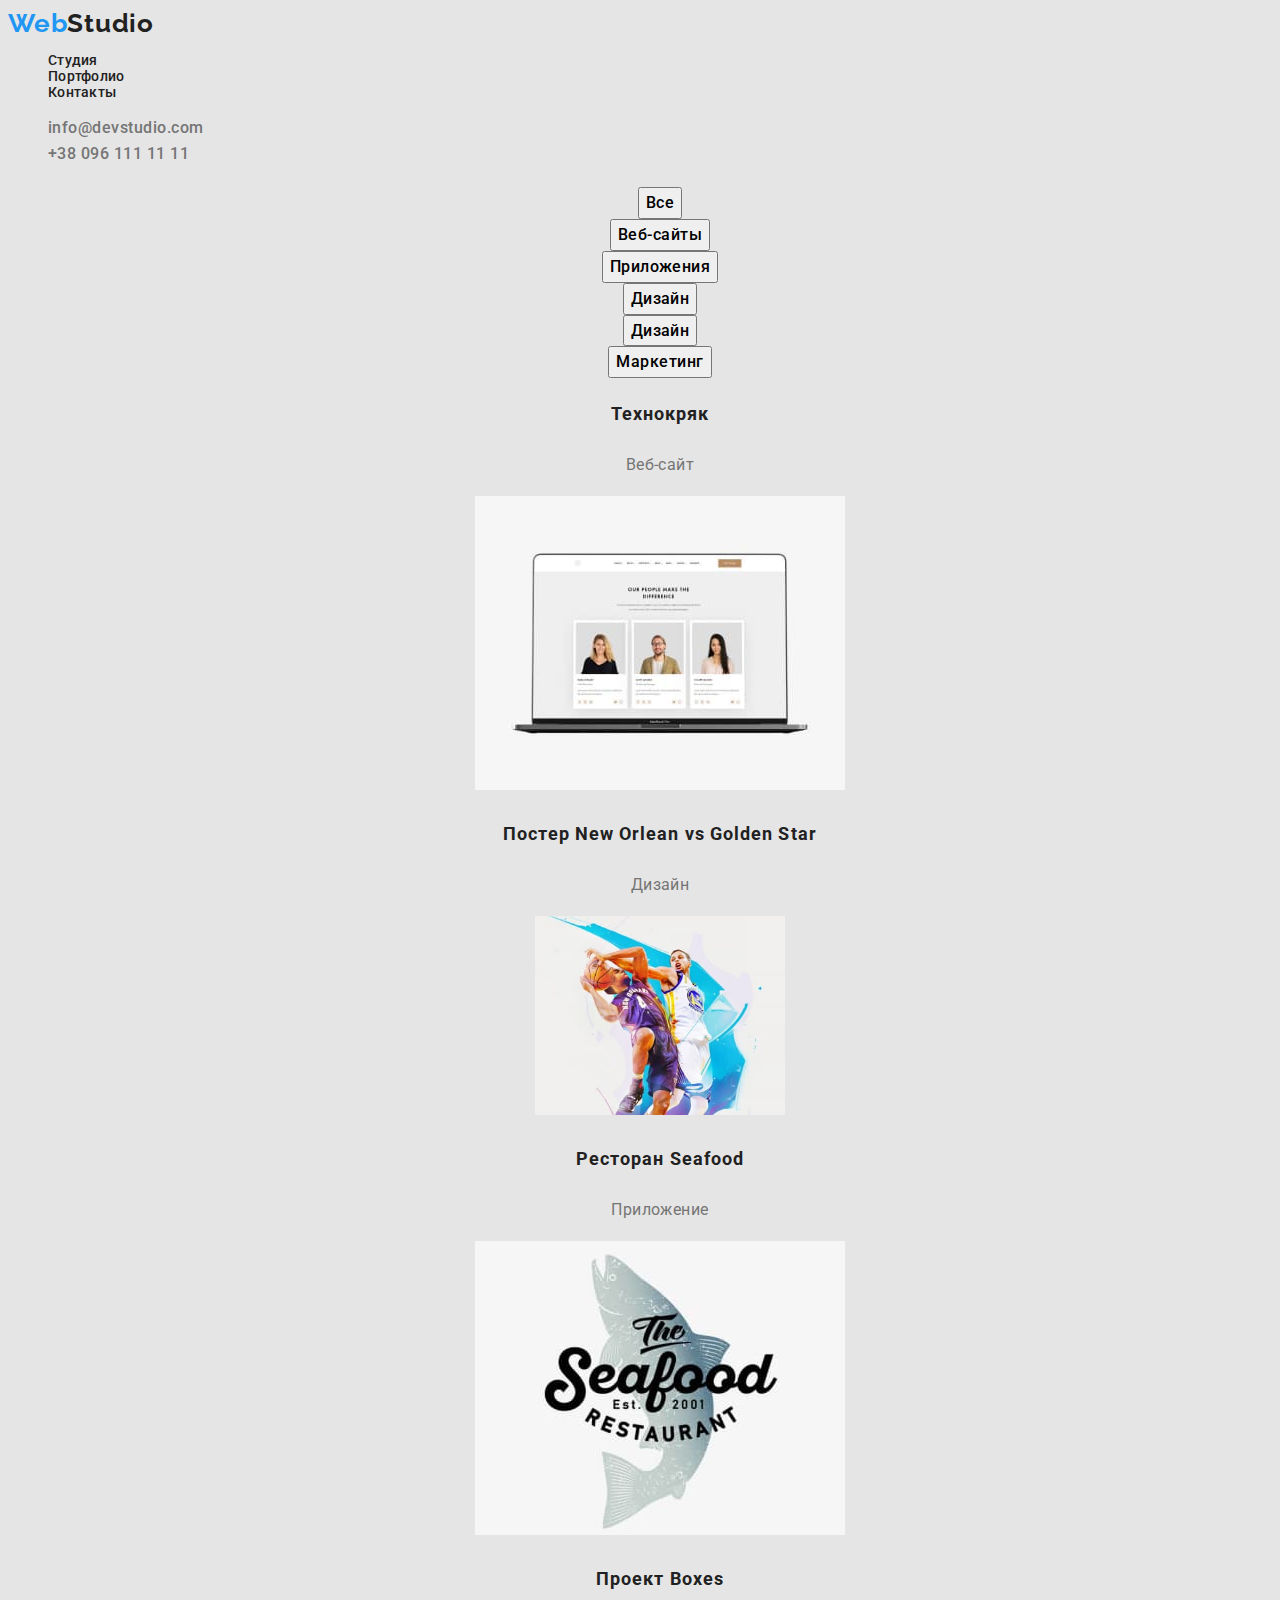
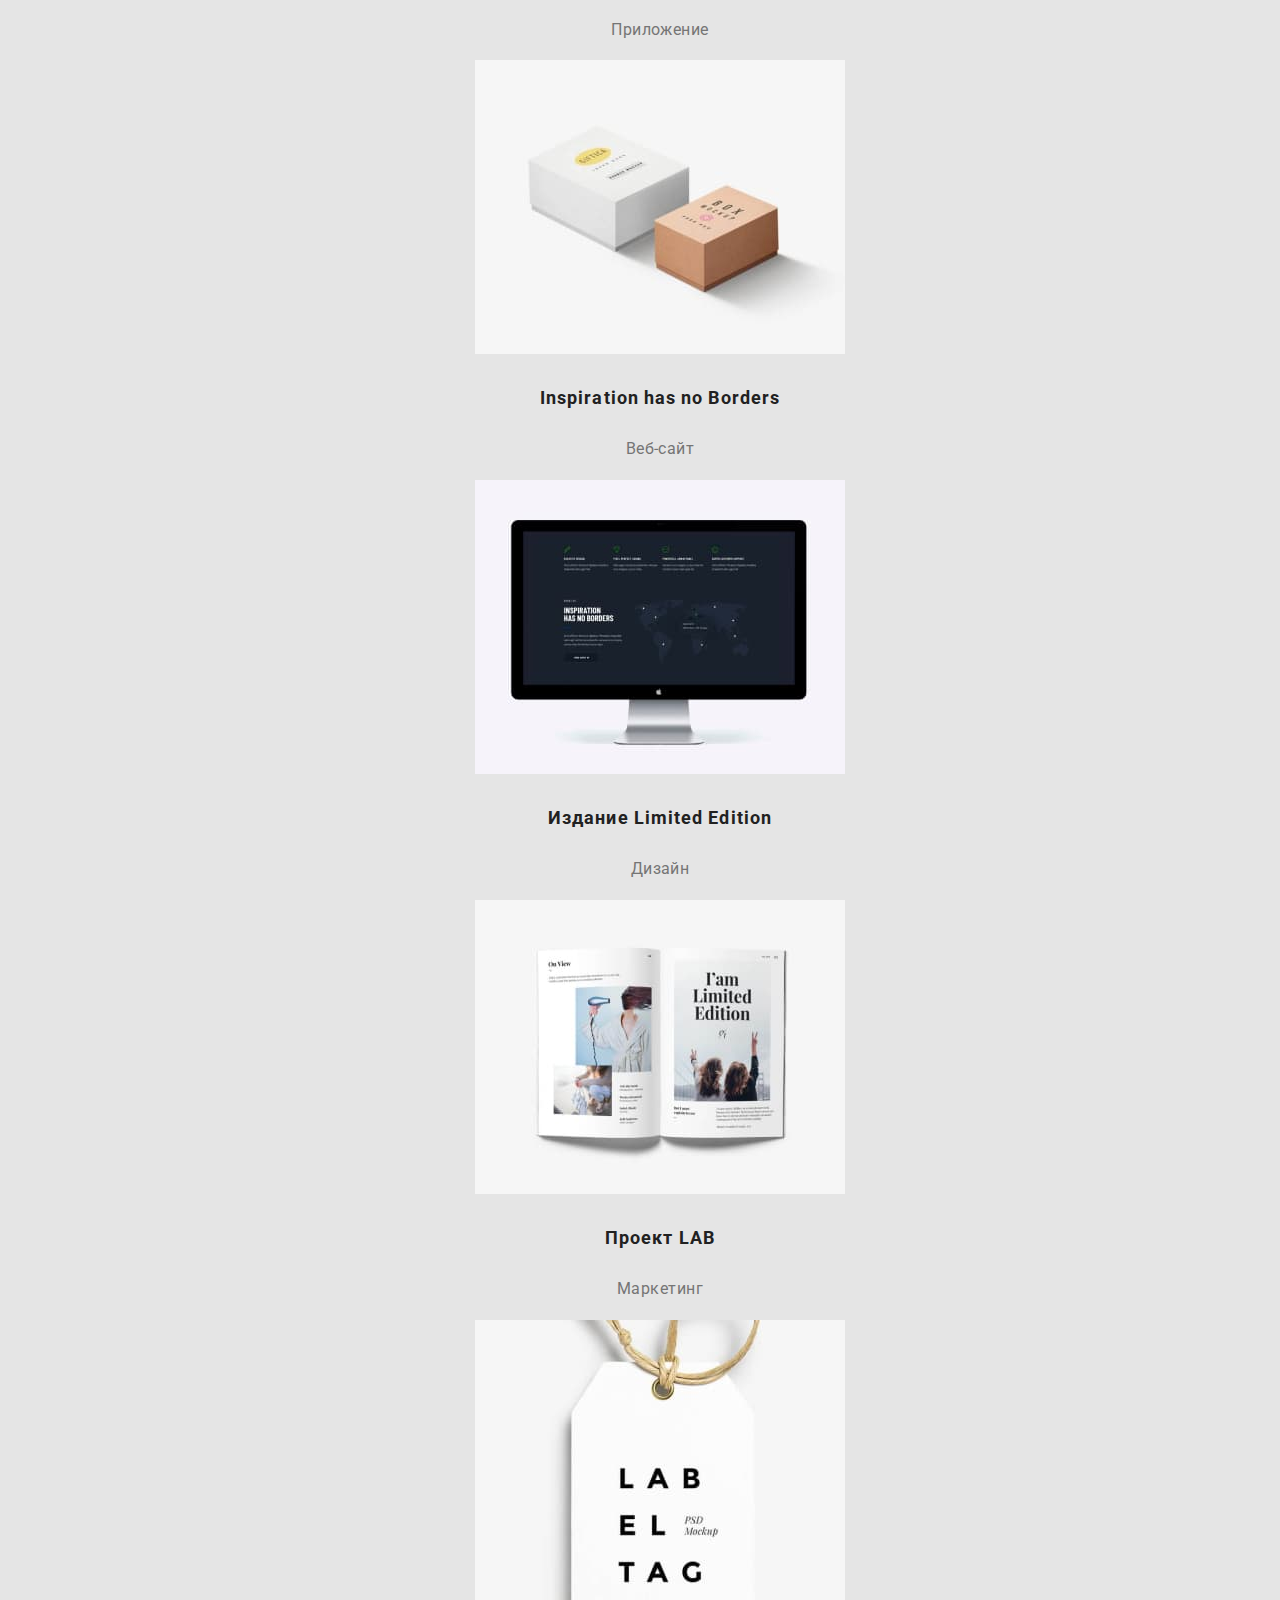
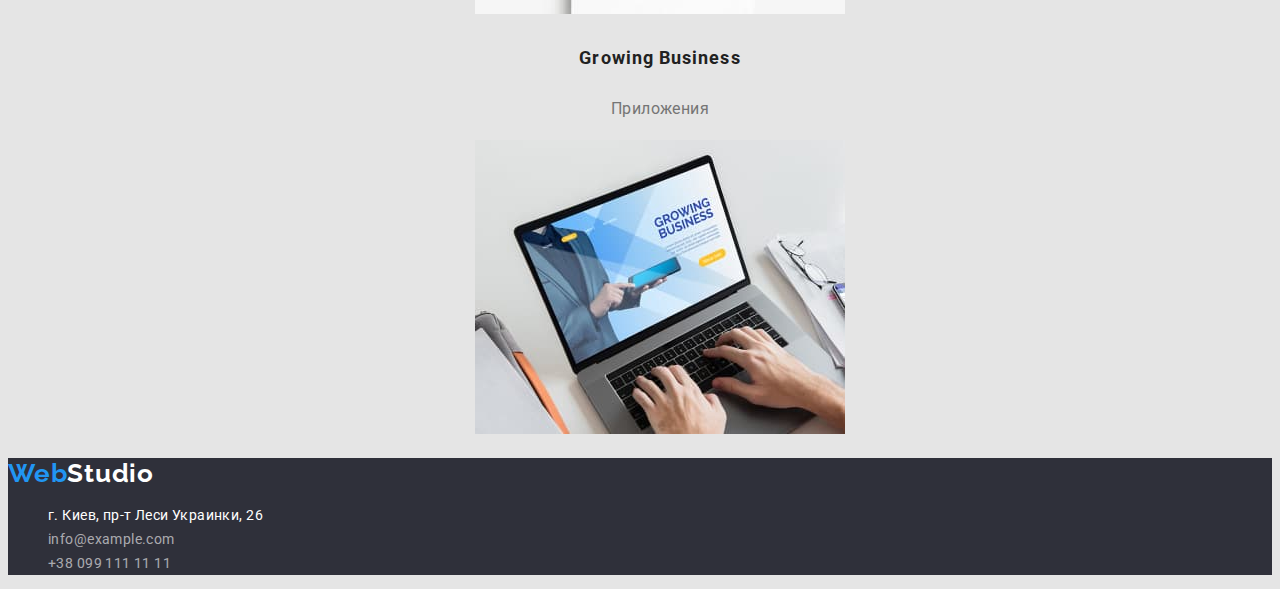
==== portfolio.html @ 81b3b481 "добавление пред. файлов" ====
<!DOCTYPE html>
<html lang="ru">

<head>
    <meta charset="UTF-8">
    <meta http-equiv="X-UA-Compatible" content="IE=edge">
    <meta name="viewport" content="width=device-width, initial-scale=1.0">
    
    <title>Portfolio</title>
    <link rel="preconnect" href="https://fonts.gstatic.com">
    <link href="css/styles.css" type="text/css" rel="stylesheet">
    <link href="https://fonts.googleapis.com/css2?family=Raleway:wght@700&family=Roboto:wght@400;500;700;900&display=swap"
        rel="stylesheet">
</head>
<body>
    <header class="page-header">
        <div class="container">
        <a class="logo" href="./index.html">Web<span class="studio-black">Studio</span></a>
        <nav>
            <ul class="site-nav list">

                <li><a class="link" href="/index.html">Студия</a></li>
                <li><a class="link" href="./portfolio.html">Портфолио</a></li>
                <li><a class="link" href="">Контакты</a></li>
            </ul>
        </nav>
        <ul class="auth-nav list">
            <li><a class="link" href="mailto:info@devstudio.com">info@devstudio.com</a></li>
            <li><a class="link" href="tel:+380961111111">+38 096 111 11 11</a></li>
        </ul>
        </div>
    </header>

        <section class="section-button"><h2></h2>
            <div class="container">
                <ul class="button-line">
            <li><button class="link" type="button">Все</button></li>
            <li><button class="link" type="button">Веб-сайты</button></li>
            <li><button class="link" type="button">Приложения</button></li>
            <li><button class="link" type="button">Дизайн</button></li>
            <li><button class="link" type="button">Дизайн</button></li>
            <li><button class="link" type="button">Маркетинг</button></li>
            </ul>
            
            <ul class="project-works list">
                <li><h3>Технокряк</h3><p>Веб-сайт</p><img src="./images/img(9)21.jpg" alt="web" width="370"/></li>
                <li><h3>Постер New Orlean vs Golden Star</h3><p>Дизайн</p><img src="./images/img(1)(1)2.jpg" alt="design" width="250"/></li>
                <li><h3>Ресторан Seafood</h3><p>Приложение</p><img src="./images/img(2)(1)22.jpg" alt="apps" width="370"/></li>
                <li><h3>Проект Boxes</h3><p>Приложение</p><img src="./images/img(4)(1)2.jpg" alt="apps" width="370"/></li>
                <li><h3>Inspiration has no Borders</h3><p>Веб-сайт</p><img src="./images/img(5)(1)2.jpg" width="370" alt="web"/></li>
                <li><h3>Издание Limited Edition</h3><p>Дизайн</p><img src="./images/img(6)(1)2.jpg" width="370" alt="design"/></li>
                <li><h3>Проект LAB</h3><p>Маркетинг</p><img src="./images/img(7)(1)2.jpg" width="370" alt="marketing"/></li>
                <li><h3>Growing Business</h3><p>Приложения</p><img src="./images/img(8)(1).jpg" alt="apps" width="370"/></li>
                
            </ul>
            </div>

        </section>

    
    <footer class="address">
        <div class="container">
    
    
        <a href="./index.html" class="logo">Web<span class="studio-white">Studio</span></a>
        <address>
            <ul class="footer-list list">
    
                <li class="street-house">г. Киев, пр-т Леси Украинки, 26</li>
                <li><a class="email-address" href="mailto:info@example.com">info@example.com</a></li>
                <li><a class="tel-address" href="tel:+380991111111">+38 099 111 11 11</a></li>
            </ul>
    
    
        </address>
        </div>
    </footer>
    </body>

</html>
---- css/styles.css ----
:root {
  --primery-color:#212121;
  --title-color:#757575;
  --accent-color:#2196F3;
}
body {
  font-family: -apple-system, BlinkMacSystemFont, "Segoe UI", Roboto, Oxygen,
    Ubuntu, Cantarell, "Open Sans", "Helvetica Neue", sans-serif;
  color: var(--primery-color);
  background: #e5e5e5;
  text-decoration: none;
}

.list {
  list-style: none;
}
/* top header */

.logo {
cursor: default;
font-family: Raleway;
font-style: normal;
font-weight: bold;
font-size: 26px;
line-height: 1.2em;
text-decoration: none;
letter-spacing: 0.03em;
color: var(--accent-color); 
}
.studio-black {
  color:var(--primery-color);
}
/* front header */
.link {text-decoration: none;
  cursor: default;
}

.page-header {

  font-family: Roboto;
font-style: normal;
font-weight: 500;
font-size: 14px;
line-height: 1.14em;
letter-spacing: 0.02em;
text-decoration: none;
  }

.page-hero {
    background: #2f303a;
    color: #ffffff;
    font-family: Roboto;
    font-style: normal;
    font-weight: 900;
    font-size: 44px;
    line-height: 1.36em;
    text-align: center;
    letter-spacing: 0.06em;
    text-transform: uppercase;
  }

  .hero-title { 
    font-family: Roboto;
font-style: normal;
font-weight: 900;
font-size: 44px;
line-height: 1.36em;
text-align: center;
letter-spacing: 0.06em;
text-transform: uppercase;

  }

  .auth-nav.link {
    font-family: Roboto;
font-style: normal;
font-weight: 500;
font-size: 14px;
line-height: 1.14em;
letter-spacing: 0.02em;
  }
  .page-hero button {
font-family: Roboto;
font-style: normal;
font-weight: bold;
font-size: 16px;
line-height: 1.87em;
display: flex;
align-items: center;
text-align: center;
letter-spacing: 0.06em;


}

/* body */
/* optimization details work */
.feautures-list > h3 {
  font-family: Roboto;
font-style: normal;
font-weight: bold;
font-size: 14px;
line-height: 1.14em;
letter-spacing: 0.03em;
text-transform: uppercase;
}

.features-list p {
  color: var(--title-color);
  font-family: Roboto;
font-style: normal;
font-weight: normal;
font-size: 14px;
line-height: 1.7em;
letter-spacing: 0.03em;
}

.feature-title {
  font-family: Roboto;
font-style: normal;
font-weight: bold;
font-size: 14px;
line-height: 1.14em;
letter-spacing: 0.03em;
text-transform: uppercase;


}
.section.doing-work {
  background: #F5F4FA;
}
.doing-work {
  font-family: Roboto;
font-style: normal;
font-weight: bold;
font-size: 36px;
line-height: 1.16em;
text-align: center;
letter-spacing: 0.03em;
}
.works-names {
  font-family: Roboto;
font-style: normal;
font-weight: 500;
font-size: 16px;
line-height: 1.18em;
text-align: center;
letter-spacing: 0.03em
}
.features p {
font-family: Roboto;
font-style: normal;
font-weight: normal;
font-size: 16px;
line-height: 1.18em;
text-align: center;
letter-spacing: 0.03em;
color: var(--title-color);
}
  

.site-nav .link {
font-family: Roboto;
font-style: normal;
font-weight: 500;
font-size: 14px;
line-height: 1.14em;
letter-spacing: 0.02em;
color: var(--primery-color);
} 

.site-nav .link:hover,
.site-nav .link:focus,
.auth-nav .link:hover,
.auth-nav .link:focus {
   color:var(--accent-color);
}
.auth-nav .link {
  color: var(--title-color);
}.feautures-list p {
  color: var(--title-color);
}
}
  

  /* colors section */

  .section {
    color: var(--primery-color);
  }
  .section-button.link {
    color: var(--primery-color);
  }
  .section-button.link:hover,
  .section-button.link:focus {
    color: var(--accent-color);
  }
  
.section-button button:active {
  color: white;
}
.section-button p {
  color:var(--title-color);
}
/* footer */

.address {
  background: #2F303A;
 font-family: Roboto;
font-style: normal;
font-weight: normal;
font-size: 14px;
line-height: 1.71em;
letter-spacing: 0.03em;

}
 
.email-address {
 font-family: Roboto;
font-style: normal;
font-weight: normal;
font-size: 14px;
line-height: 1.71em;
letter-spacing: 0.03em;
color: rgba(255, 255, 255, 0.6);
}

.tel-address {
font-family: Roboto;
font-style: normal;
font-weight: normal;
font-size: 14px;
line-height: 1.71em;
letter-spacing: 0.03em;
color: rgba(255, 255, 255, 0.6);
}



.street-house {
  font-family: Roboto;
font-style: normal;
font-weight: normal;
font-size: 14px;
line-height: 1.71em;
color: #FFFFFF;
letter-spacing: 0.03em;
}

/* button */
 section > button {
    cursor: pointer;
  }
  .style-button {
    color: white;
    background: var(--accent-color);
  }

/* sectioin porfolio */
.button-line{
  list-style: none;
}

.section-button{
  font-family: Roboto;
font-style: normal;
font-weight: 500;
font-size: 16px;
line-height: 1.62em;
text-align: center;
letter-spacing: 0.03em;
color: var(--primery-color);
}
 .link {
  font-family: Roboto;
font-style: normal;
font-weight: 500;
font-size: 16px;
line-height: 1.62em;
text-align: center;
letter-spacing: 0.03em;
}

.project-works h3 {
  font-family: Roboto;
font-style: normal;
font-weight: bold;
font-size: 18px;
line-height: 2em;
letter-spacing: 0.06em;
}
 
.project-works p {
  font-family: Roboto;
font-style: normal;
font-weight: normal;
font-size: 16px;
line-height: 1.87em;
letter-spacing: 0.03em;
}
/* logo white */
.studio-white {color:white;}
.email-address,.tel-address {text-decoration: none;
cursor: default;}

.address {

}

.project-works {
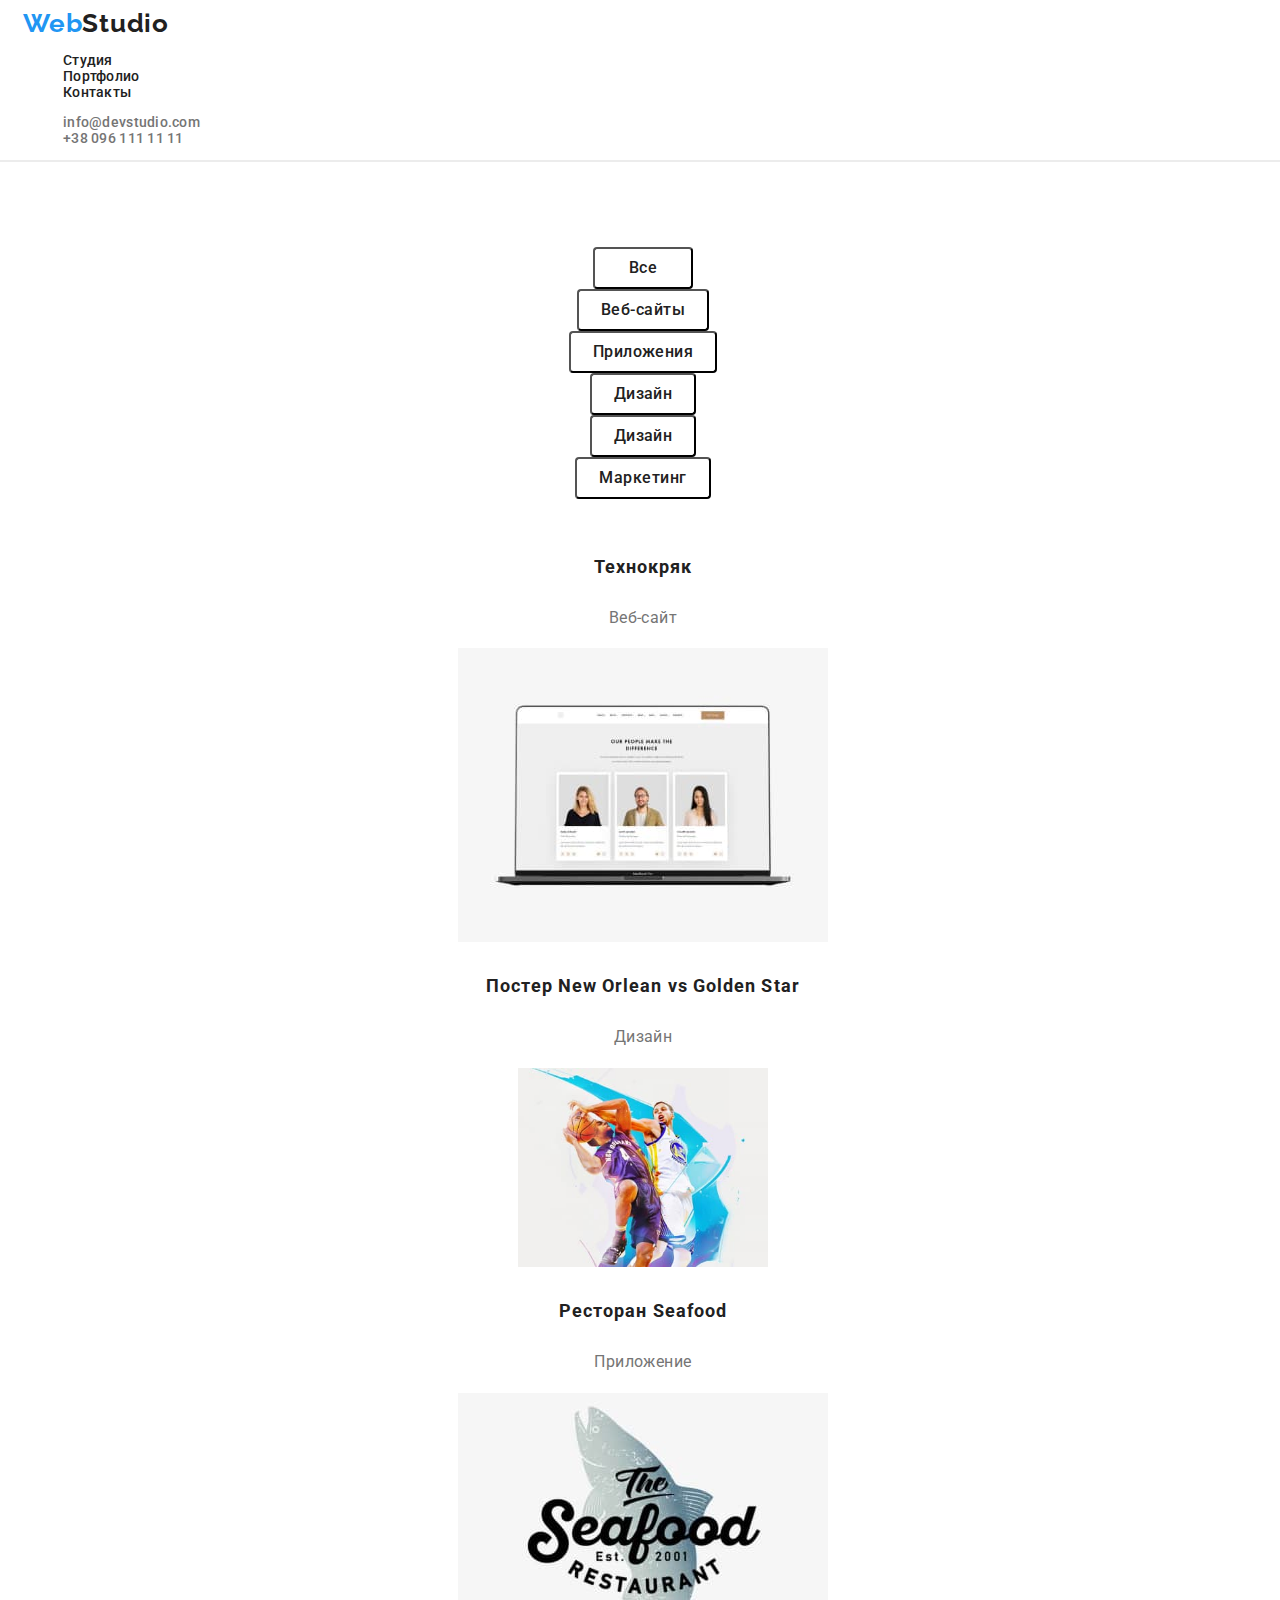
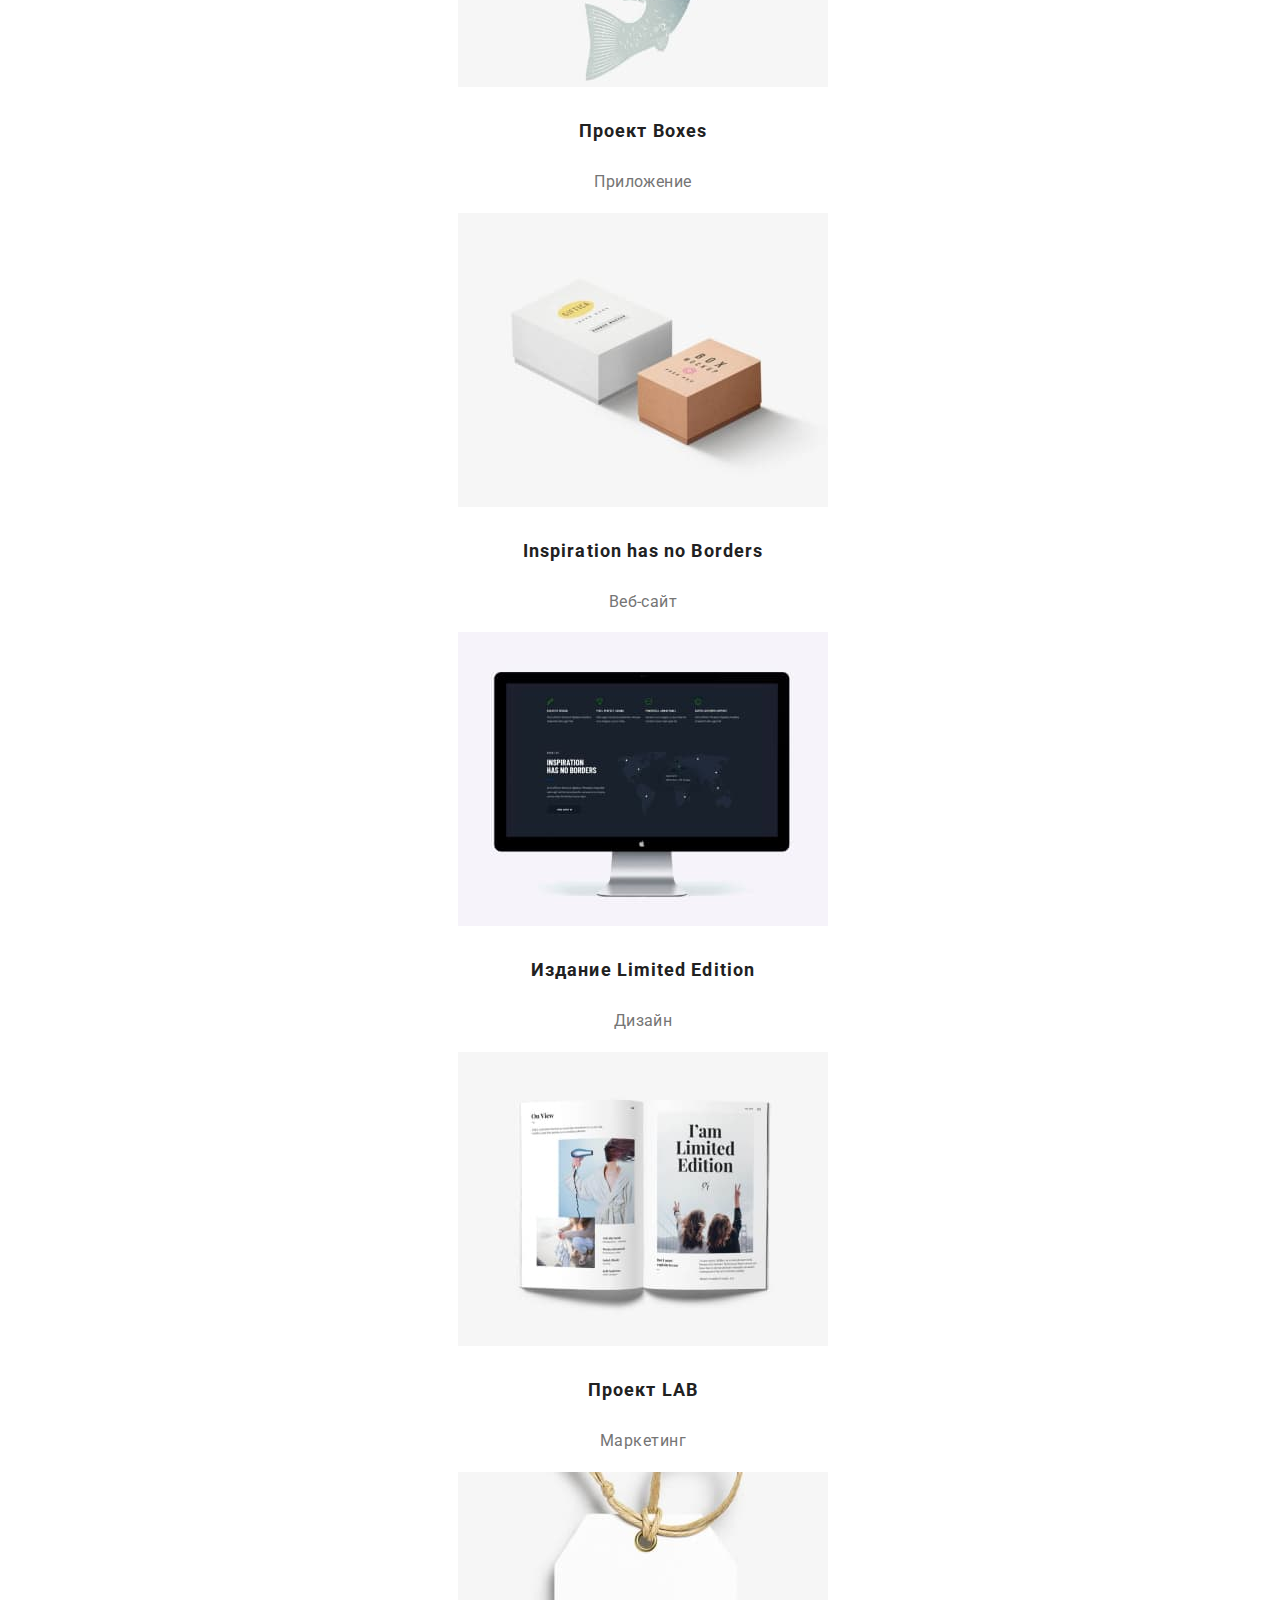
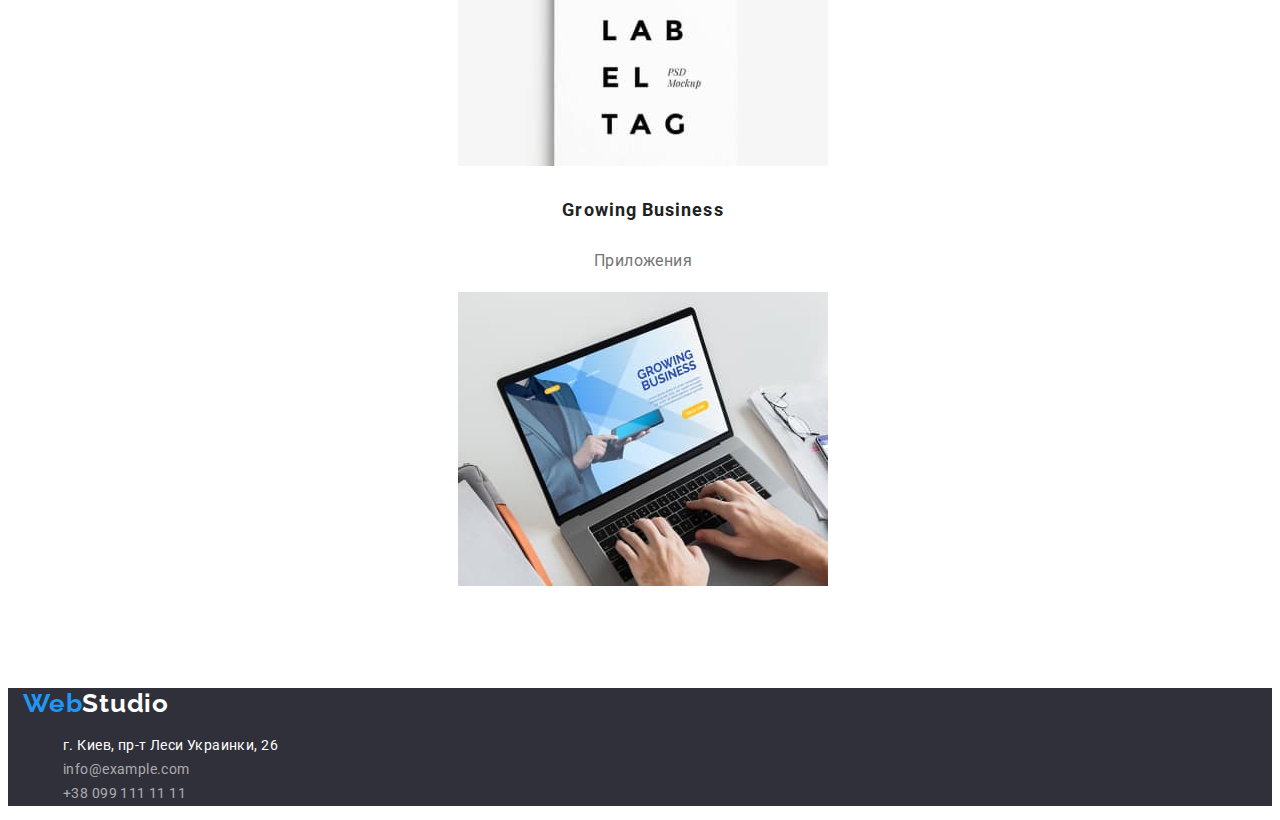
==== commit 7fe9add3: "add margin/border?" ====
--- a/portfolio.html
+++ b/portfolio.html
@@ -19,17 +19,18 @@
         <nav>
             <ul class="site-nav list">
 
-                <li><a class="link" href="/index.html">Студия</a></li>
-                <li><a class="link" href="./portfolio.html">Портфолио</a></li>
-                <li><a class="link" href="">Контакты</a></li>
+                <li><a class="link-header" href="/index.html">Студия</a></li>
+                <li><a class="link-header" href="./portfolio.html">Портфолио</a></li>
+                <li><a class="link-header" href="">Контакты</a></li>
             </ul>
         </nav>
         <ul class="auth-nav list">
-            <li><a class="link" href="mailto:info@devstudio.com">info@devstudio.com</a></li>
-            <li><a class="link" href="tel:+380961111111">+38 096 111 11 11</a></li>
+            <li><a class="link-header" href="mailto:info@devstudio.com">info@devstudio.com</a></li>
+            <li><a class="link-header" href="tel:+380961111111">+38 096 111 11 11</a></li>
         </ul>
         </div>
     </header>
+    <div class="border-line"></div>
 
         <section class="section-button"><h2></h2>
             <div class="container">
--- a/css/styles.css
+++ b/css/styles.css
@@ -2,17 +2,38 @@
   --primery-color:#212121;
   --title-color:#757575;
   --accent-color:#2196F3;
-}
+  --primery-background: white;
+  --section-background: #E5E5E5;
+}
+/* Изменение стандарта разметки страницы с content- box,
+ для стабилизации ширины */
+
+/* html { 
+  box-sizing: border-box;
+}
+*,
+*::before,
+*::after {
+  box-sizing: inherit;
+}*/
 body {
-  font-family: -apple-system, BlinkMacSystemFont, "Segoe UI", Roboto, Oxygen,
-    Ubuntu, Cantarell, "Open Sans", "Helvetica Neue", sans-serif;
+  font-family: Roboto, sans-serif;
   color: var(--primery-color);
-  background: #e5e5e5;
+  background: var(--primery-background); 
   text-decoration: none;
-}
+  
+}
+
+.container {
+  width: 1200px;
+  margin: 0;
+  padding-left: 15px;
+  padding-right: 15px;
+} 
 
 .list {
   list-style: none;
+ 
 }
 /* top header */
 
@@ -31,7 +52,7 @@
   color:var(--primery-color);
 }
 /* front header */
-.link {text-decoration: none;
+.link-header {text-decoration: none;
   cursor: default;
 }
 
@@ -44,6 +65,11 @@
 line-height: 1.14em;
 letter-spacing: 0.02em;
 text-decoration: none;
+/* outline */
+
+
+
+
   }
 
 .page-hero {
@@ -57,6 +83,10 @@
     text-align: center;
     letter-spacing: 0.06em;
     text-transform: uppercase;
+   
+    /* outline */
+ 
+
   }
 
   .hero-title { 
@@ -68,7 +98,14 @@
 text-align: center;
 letter-spacing: 0.06em;
 text-transform: uppercase;
-
+margin: 0;
+/* outline */
+
+
+  }
+  
+  .auth-nav {
+    margin:0;
   }
 
   .auth-nav.link {
@@ -78,7 +115,10 @@
 font-size: 14px;
 line-height: 1.14em;
 letter-spacing: 0.02em;
-  }
+
+  }
+
+
   .page-hero button {
 font-family: Roboto;
 font-style: normal;
@@ -89,13 +129,20 @@
 align-items: center;
 text-align: center;
 letter-spacing: 0.06em;
-
-
+border-radius: 4px;
+margin-top: 40px;
 }
 
 /* body */
 /* optimization details work */
-.feautures-list > h3 {
+.section {
+  margin-top: 94px;
+}
+.team {
+  margin-top: 94px;
+}
+
+.feautures-list h3 {
   font-family: Roboto;
 font-style: normal;
 font-weight: bold;
@@ -126,9 +173,7 @@
 
 
 }
-.section.doing-work {
-  background: #F5F4FA;
-}
+
 .doing-work {
   font-family: Roboto;
 font-style: normal;
@@ -137,6 +182,8 @@
 line-height: 1.16em;
 text-align: center;
 letter-spacing: 0.03em;
+padding-bottom: 50px;
+padding-top: 94px;
 }
 .works-names {
   font-family: Roboto;
@@ -146,6 +193,12 @@
 line-height: 1.18em;
 text-align: center;
 letter-spacing: 0.03em
+margin:0;
+
+}
+
+.features {
+  margin: 0;
 }
 .features p {
 font-family: Roboto;
@@ -156,10 +209,12 @@
 text-align: center;
 letter-spacing: 0.03em;
 color: var(--title-color);
-}
-  
-
-.site-nav .link {
+margin-bottom: 0; 
+
+}
+  
+
+.site-nav .link-header {
 font-family: Roboto;
 font-style: normal;
 font-weight: 500;
@@ -169,18 +224,17 @@
 color: var(--primery-color);
 } 
 
-.site-nav .link:hover,
-.site-nav .link:focus,
-.auth-nav .link:hover,
-.auth-nav .link:focus {
+.site-nav .link-header:hover,
+.site-nav .link-header:focus,
+.auth-nav .link-header:hover,
+.auth-nav .link-header:focus {
    color:var(--accent-color);
 }
-.auth-nav .link {
+.auth-nav .link-header {
   color: var(--title-color);
 }.feautures-list p {
   color: var(--title-color);
 }
-}
   
 
   /* colors section */
@@ -188,7 +242,11 @@
   .section {
     color: var(--primery-color);
   }
-  .section-button.link {
+ .team {
+   background-color: var(--section-background);
+ }
+
+  /*.section-button.link {
     color: var(--primery-color);
   }
   .section-button.link:hover,
@@ -198,11 +256,13 @@
   
 .section-button button:active {
   color: white;
-}
+}*/
 .section-button p {
   color:var(--title-color);
 }
+
 /* footer */
+
 
 .address {
   background: #2F303A;
@@ -212,7 +272,7 @@
 font-size: 14px;
 line-height: 1.71em;
 letter-spacing: 0.03em;
-
+margin: 0;
 }
  
 .email-address {
@@ -248,20 +308,31 @@
 }
 
 /* button */
- section > button {
-    cursor: pointer;
-  }
+ 
   .style-button {
     color: white;
     background: var(--accent-color);
   }
 
 /* sectioin porfolio */
-.button-line{
+.button-line {
   list-style: none;
-}
-
-.section-button{
+ 
+}
+.border-line {
+  position: absolute;
+width: 1600px;
+height: 0px;
+left: 0px;
+top: 80px;
+margin-bottom: 100px;
+margin-top: 80px;
+padding: 0;
+border: 1px solid #ECECEC;
+
+}
+
+.section-button {
   font-family: Roboto;
 font-style: normal;
 font-weight: 500;
@@ -270,16 +341,40 @@
 text-align: center;
 letter-spacing: 0.03em;
 color: var(--primery-color);
-}
- .link {
-  font-family: Roboto;
-font-style: normal;
+margin-top: 100px;
+
+
+}
+.section-button>h2, .button-line {
+  margin: 0;
+}
+.link {
+font-family: Roboto;
 font-weight: 500;
 font-size: 16px;
 line-height: 1.62em;
 text-align: center;
 letter-spacing: 0.03em;
-}
+
+padding:6px 22px;
+background:var(--primery-background);
+display: inline-block;
+border-radius: 4px;
+cursor: pointer;
+min-width: 100px;
+ }
+
+.link:hover,.link:focus {
+    background-color: var(--accent-color);
+    color:var(--primery-background);
+}
+.link {
+    color: var(--primery-color);
+  }
+  .project-works {
+    margin-top: 50px;
+    margin-bottom: 94px;
+  }
 
 .project-works h3 {
   font-family: Roboto;
@@ -303,11 +398,7 @@
 .email-address,.tel-address {text-decoration: none;
 cursor: default;}
 
-.address {
-
-}
-
-.project-works {
-  
-
-  
+
+  
+
+  
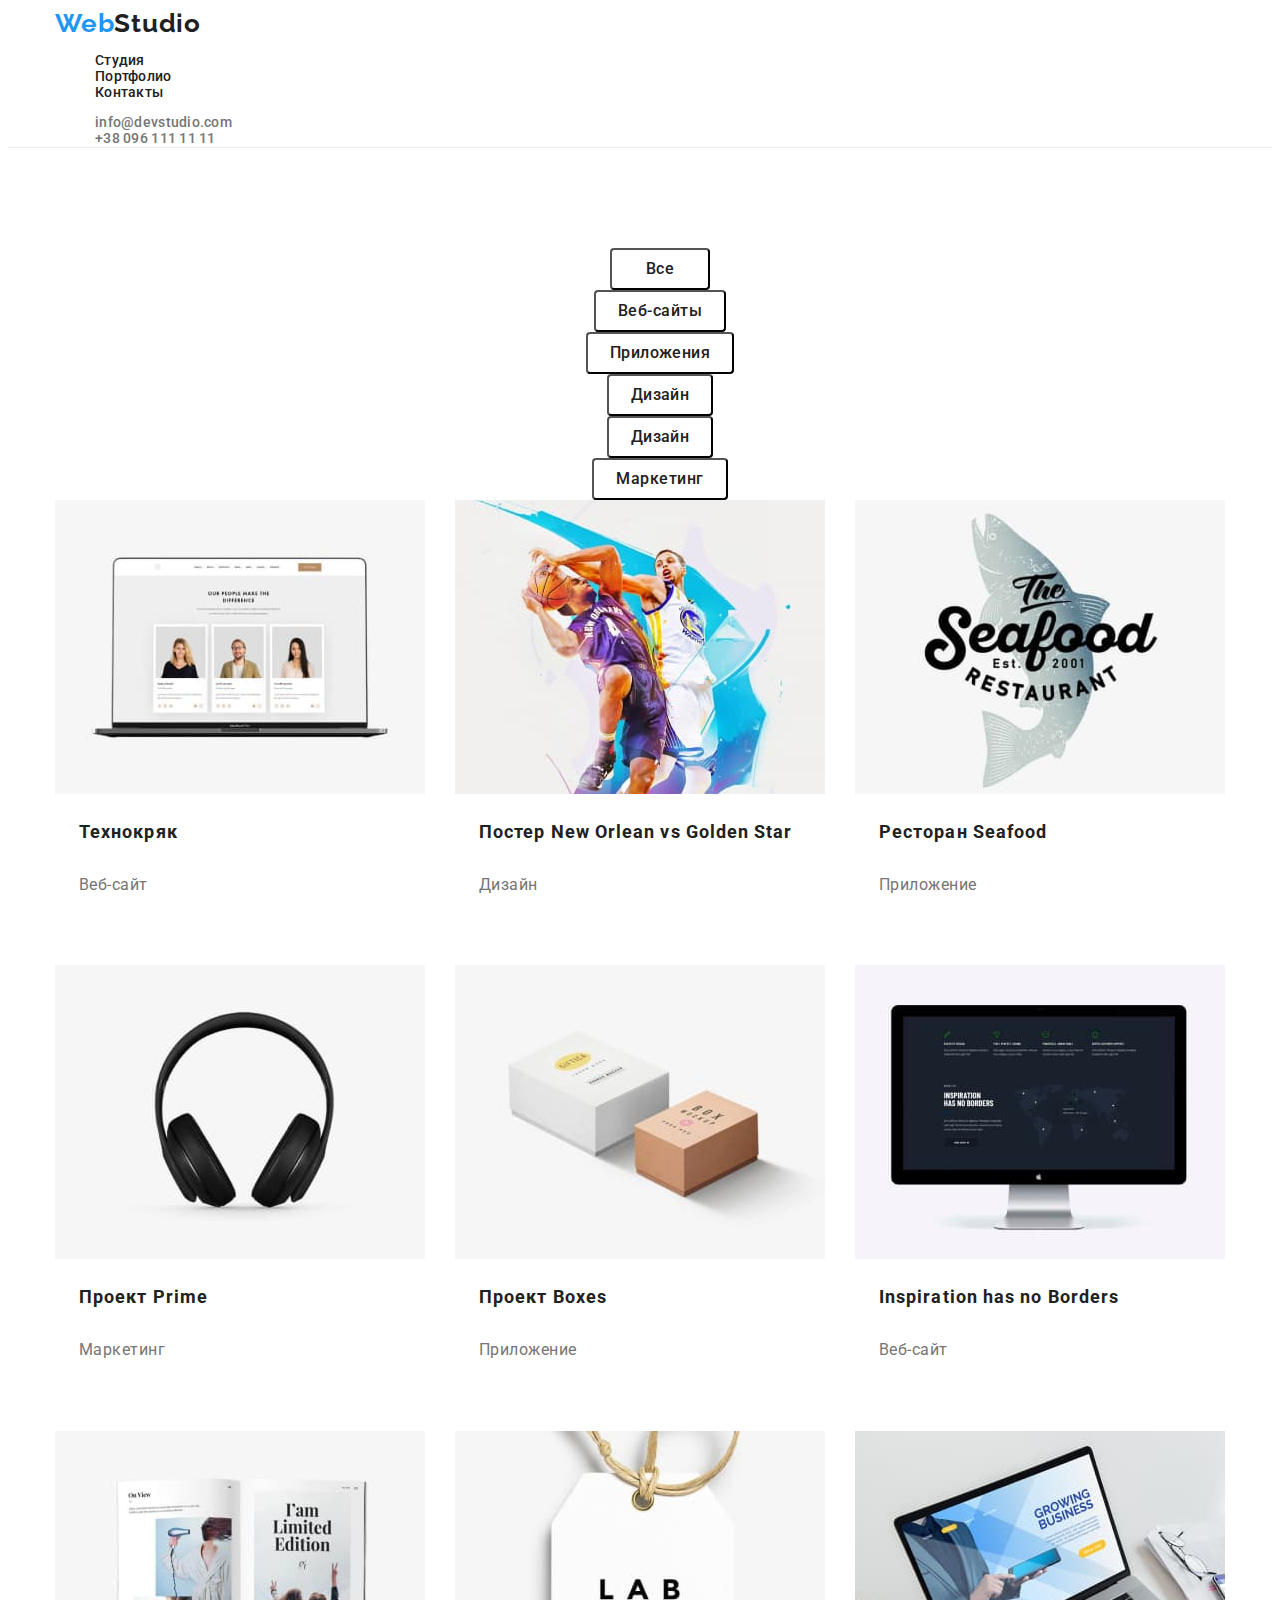
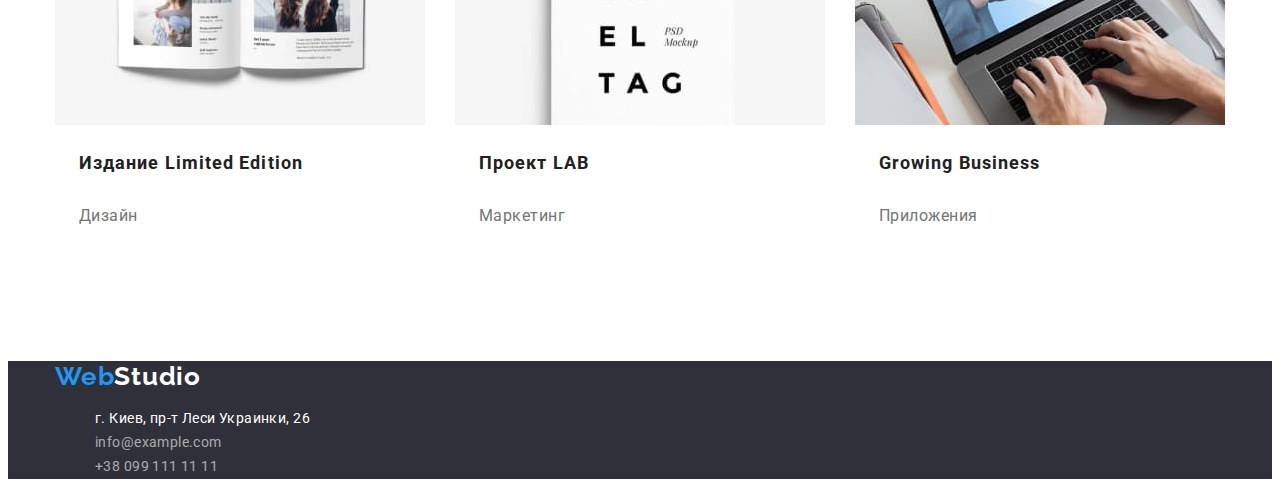
==== commit e96b7380: "add portfolio" ====
--- a/portfolio.html
+++ b/portfolio.html
@@ -1,81 +1,161 @@
 <!DOCTYPE html>
 <html lang="ru">
+  <head>
+    <meta charset="UTF-8" />
+    <meta http-equiv="X-UA-Compatible" content="IE=edge" />
+    <meta name="viewport" content="width=device-width, initial-scale=1.0" />
 
-<head>
-    <meta charset="UTF-8">
-    <meta http-equiv="X-UA-Compatible" content="IE=edge">
-    <meta name="viewport" content="width=device-width, initial-scale=1.0">
-    
     <title>Portfolio</title>
-    <link rel="preconnect" href="https://fonts.gstatic.com">
-    <link href="css/styles.css" type="text/css" rel="stylesheet">
-    <link href="https://fonts.googleapis.com/css2?family=Raleway:wght@700&family=Roboto:wght@400;500;700;900&display=swap"
-        rel="stylesheet">
-</head>
-<body>
+    <link rel="preconnect" href="https://fonts.gstatic.com" />
+    <link href="css/styles.css" type="text/css" rel="stylesheet" />
+    <link
+      href="https://fonts.googleapis.com/css2?family=Raleway:wght@700&family=Roboto:wght@400;500;700;900&display=swap"
+      rel="stylesheet"
+    />
+  </head>
+  <body>
     <header class="page-header">
-        <div class="container">
-        <a class="logo" href="./index.html">Web<span class="studio-black">Studio</span></a>
+      <div class="container">
+        <a class="logo" href="./index.html"
+          >Web<span class="studio-black">Studio</span></a
+        >
         <nav>
-            <ul class="site-nav list">
-
-                <li><a class="link-header" href="/index.html">Студия</a></li>
-                <li><a class="link-header" href="./portfolio.html">Портфолио</a></li>
-                <li><a class="link-header" href="">Контакты</a></li>
-            </ul>
+          <ul class="site-nav list">
+            <li><a class="link-header" href="/index.html">Студия</a></li>
+            <li>
+              <a class="link-header" href="./portfolio.html">Портфолио</a>
+            </li>
+            <li><a class="link-header" href="">Контакты</a></li>
+          </ul>
         </nav>
         <ul class="auth-nav list">
-            <li><a class="link-header" href="mailto:info@devstudio.com">info@devstudio.com</a></li>
-            <li><a class="link-header" href="tel:+380961111111">+38 096 111 11 11</a></li>
+          <li>
+            <a class="link-header" href="mailto:info@devstudio.com"
+              >info@devstudio.com</a
+            >
+          </li>
+          <li>
+            <a class="link-header" href="tel:+380961111111"
+              >+38 096 111 11 11</a
+            >
+          </li>
         </ul>
-        </div>
+      </div>
     </header>
-    <div class="border-line"></div>
+    <!-- <div class="border-line"></div> -->
 
-        <section class="section-button"><h2></h2>
-            <div class="container">
-                <ul class="button-line">
-            <li><button class="link" type="button">Все</button></li>
-            <li><button class="link" type="button">Веб-сайты</button></li>
-            <li><button class="link" type="button">Приложения</button></li>
-            <li><button class="link" type="button">Дизайн</button></li>
-            <li><button class="link" type="button">Дизайн</button></li>
-            <li><button class="link" type="button">Маркетинг</button></li>
-            </ul>
-            
-            <ul class="project-works list">
-                <li><h3>Технокряк</h3><p>Веб-сайт</p><img src="./images/img(9)21.jpg" alt="web" width="370"/></li>
-                <li><h3>Постер New Orlean vs Golden Star</h3><p>Дизайн</p><img src="./images/img(1)(1)2.jpg" alt="design" width="250"/></li>
-                <li><h3>Ресторан Seafood</h3><p>Приложение</p><img src="./images/img(2)(1)22.jpg" alt="apps" width="370"/></li>
-                <li><h3>Проект Boxes</h3><p>Приложение</p><img src="./images/img(4)(1)2.jpg" alt="apps" width="370"/></li>
-                <li><h3>Inspiration has no Borders</h3><p>Веб-сайт</p><img src="./images/img(5)(1)2.jpg" width="370" alt="web"/></li>
-                <li><h3>Издание Limited Edition</h3><p>Дизайн</p><img src="./images/img(6)(1)2.jpg" width="370" alt="design"/></li>
-                <li><h3>Проект LAB</h3><p>Маркетинг</p><img src="./images/img(7)(1)2.jpg" width="370" alt="marketing"/></li>
-                <li><h3>Growing Business</h3><p>Приложения</p><img src="./images/img(8)(1).jpg" alt="apps" width="370"/></li>
-                
-            </ul>
+    <section class="section-button">
+      <h2></h2>
+      <div class="container">
+        <ul class="button-line">
+          <li><button class="link" type="button">Все</button></li>
+          <li><button class="link" type="button">Веб-сайты</button></li>
+          <li><button class="link" type="button">Приложения</button></li>
+          <li><button class="link" type="button">Дизайн</button></li>
+          <li><button class="link" type="button">Дизайн</button></li>
+          <li><button class="link" type="button">Маркетинг</button></li>
+        </ul>
+
+        <ul class="project-works list">
+          <li class="block-projects">
+            <article class="card">
+                <div class="card-thumb"><img src="./images/img(9)21.jpg" alt="web" width="370" />
+                    </div>
+            <div class="card-content"><h3 class="card-heading">Технокряк</h3>
+            <p class="card-text">Веб-сайт</p>
             </div>
+            </article>
+             
+          </li>
+          <li class="block-projects">
+            <article class="card">
+            <div class="card-thumb"><img src="./images/basket.jpg" alt="design" width="370" /></div>
+            <div class="card-content"><h3 class="card-heading">Постер New Orlean vs Golden Star</h3>
+            <p class="card-text">Дизайн</p>
+            </div>
+            </article>
+          </li>
+          <li class="block-projects">
+            <article class="card">
+            <div class="card-thumb"><img src="./images/img(2)(1)22.jpg" alt="apps" width="370" /></div>
+            <div class="card-content"><h3 class="card-heading">Ресторан Seafood</h3>
+            <p class="card-text">Приложение</p>
+            </div>
+            </article>
+          </li>
+          <li class="block-projects">
+            <article class="card">
+            <div class="card-thumb"><img src="./images/img(2)(1)21.jpg" alt="Marketing" width="370" /></div>
+            <div class="card-content"><h3 class="card-heading">Проект Prime</h3>
+            <p class="card-text">Маркетинг</p>
+            </div>
+            </article>
+          </li>
+          <li class="block-projects">
+            <article class="card">
+            <div class="card-thumb"><img src="./images/img(4)(1)2.jpg" alt="apps" width="370" /></div>
+            <div class="card-content"><h3 class="card-heading">Проект Boxes</h3>
+            <p class="card-text">Приложение</p>
+            </div>
+            </article>
+          </li>
+          <li class="block-projects">
+            <article class="card">
+            <div class="card-thumb"><img src="./images/img(5)(1)2.jpg" width="370" alt="web" /></div>
+            <div class="card-content"><h3 class="card-heading">Inspiration has no Borders</h3>
+            <p class="card-text">Веб-сайт</p>
+            </div>
+            </article>
+          </li>
+          <li class="block-projects">
+            <article class="card">
+            <div class="card-thumb"><img src="./images/img(6)(1)2.jpg" width="370" alt="design" /></div>
+            <div class="card-content"><h3 class="card-heading">Издание Limited Edition</h3>
+            <p class="card-text">Дизайн</p>
+            </div>
+            </article>
+          </li>
+          <li class="block-projects">
+            <article class="card">
+            <div class="card-thumb"><img src="./images/img(7)(1)2.jpg" width="370" alt="marketing" /></div>
+            <div class="card-content"><h3 class="card-heading">Проект LAB</h3>
+            <p class="card-text">Маркетинг</p>
+            </div>
+            </article>
+          </li>
+          <li class="block-projects">
+            <article class="card">
+            <div class="card-thumb"><img src="./images/img(8)(1).jpg" alt="apps" width="370" /></div>
+            <div class="card-content"><h3 class="card-heading">Growing Business</h3>
+            <p class="card-text">Приложения</p>
+            </div>
+            </article>
+          </li>
+        </ul>
+      </div>
+    </section>
 
-        </section>
-
-    
     <footer class="address">
-        <div class="container">
-    
-    
-        <a href="./index.html" class="logo">Web<span class="studio-white">Studio</span></a>
+      <div class="container">
+        <a href="./index.html" class="logo"
+          >Web<span class="studio-white">Studio</span></a
+        >
         <address>
-            <ul class="footer-list list">
-    
-                <li class="street-house">г. Киев, пр-т Леси Украинки, 26</li>
-                <li><a class="email-address" href="mailto:info@example.com">info@example.com</a></li>
-                <li><a class="tel-address" href="tel:+380991111111">+38 099 111 11 11</a></li>
-            </ul>
-    
-    
+          <ul class="footer-list list">
+            <li class="street-house">г. Киев, пр-т Леси Украинки, 26</li>
+            <li>
+              <a class="email-address" href="mailto:info@example.com"
+                >info@example.com</a
+              >
+            </li>
+            <li>
+              <a class="tel-address" href="tel:+380991111111"
+                >+38 099 111 11 11</a
+              >
+            </li>
+          </ul>
         </address>
-        </div>
+      </div>
     </footer>
-    </body>
-
-</html>+  </body>
+</html>
--- a/css/styles.css
+++ b/css/styles.css
@@ -4,18 +4,22 @@
   --accent-color:#2196F3;
   --primery-background: white;
   --section-background: #E5E5E5;
+  --card-set-gap: 30px;
+  --card-shadow: 0px 2px 1px -1px rgba(0,0,0,0.2),
+  opx 1px 1px 0px rgba(0,0,0,0.14), 0px 1px 3px 0px rgba(0,0,0,0.12);
 }
 /* Изменение стандарта разметки страницы с content- box,
  для стабилизации ширины */
 
-/* html { 
+ html { 
   box-sizing: border-box;
 }
 *,
 *::before,
 *::after {
   box-sizing: inherit;
-}*/
+}
+
 body {
   font-family: Roboto, sans-serif;
   color: var(--primery-color);
@@ -23,12 +27,17 @@
   text-decoration: none;
   
 }
+img {
+  max-width:100%;
+  display: block;
+}
 
 .container {
   width: 1200px;
-  margin: 0;
+  margin: 0 auto;
   padding-left: 15px;
   padding-right: 15px;
+  /* background-color: tomato; */
 } 
 
 .list {
@@ -65,6 +74,7 @@
 line-height: 1.14em;
 letter-spacing: 0.02em;
 text-decoration: none;
+border-bottom: 1px solid #ECECEC;
 /* outline */
 
 
@@ -83,10 +93,7 @@
     text-align: center;
     letter-spacing: 0.06em;
     text-transform: uppercase;
-   
-    /* outline */
- 
-
+  
   }
 
   .hero-title { 
@@ -125,21 +132,23 @@
 font-weight: bold;
 font-size: 16px;
 line-height: 1.87em;
-display: flex;
 align-items: center;
 text-align: center;
 letter-spacing: 0.06em;
 border-radius: 4px;
-margin-top: 40px;
+margin-top: 40px; 
+
 }
 
 /* body */
 /* optimization details work */
 .section {
-  margin-top: 94px;
+  padding-top: 94px;
+  padding-bottom: 94px;
 }
 .team {
-  margin-top: 94px;
+  margin: 94px 0;
+ 
 }
 
 .feautures-list h3 {
@@ -183,7 +192,7 @@
 text-align: center;
 letter-spacing: 0.03em;
 padding-bottom: 50px;
-padding-top: 94px;
+margin: 0;
 }
 .works-names {
   font-family: Roboto;
@@ -319,18 +328,18 @@
   list-style: none;
  
 }
-.border-line {
+/* .border-line { 
   position: absolute;
 width: 1600px;
 height: 0px;
-left: 0px;
-top: 80px;
-margin-bottom: 100px;
-margin-top: 80px;
-padding: 0;
+left: 0px;*/
+/* top: 80px; */
+/*margin-bottom: 100px;
+margin-top: 32px;*/
+/* padding: 0; 
 border: 1px solid #ECECEC;
 
-}
+}*/
 
 .section-button {
   font-family: Roboto;
@@ -342,6 +351,7 @@
 letter-spacing: 0.03em;
 color: var(--primery-color);
 margin-top: 100px;
+margin-bottom: 94px;
 
 
 }
@@ -372,8 +382,9 @@
     color: var(--primery-color);
   }
   .project-works {
-    margin-top: 50px;
+    margin-top: 50px;  
     margin-bottom: 94px;
+    /* padding-top:50px; */
   }
 
 .project-works h3 {
@@ -393,6 +404,53 @@
 line-height: 1.87em;
 letter-spacing: 0.03em;
 }
+/* оформление flexbox-index */
+.feautures-list {
+  display: flex;
+
+}
+
+.works.block-works {
+   flex-basis: calc(100%/3);
+}
+.works {
+   display: flex;
+
+}
+
+/* оформление flexbox-portfolio */
+.project-works {
+  display: flex;
+  flex-wrap: wrap;
+  margin: 0;
+  padding: 0;
+   margin-left: calc(-1 * var(--card-set-gap));
+  margin-top: calc(-1 * var(--card-set-gap)); 
+}
+
+.project-works > .block-projects {
+  flex-basis: calc(100%/3 -20px);
+  margin-left: var(--card-set-gap);
+  margin-top: var(--card-set-gap);
+}
+
+.card {
+  box-shadow: var(--card-shadow);
+}
+.card-content {
+  padding: 0px;
+}
+.card-heading {
+  padding: 20px 24px 0px;
+  text-align: left;
+  margin: 0;
+}
+.card-text {
+  padding: 4px 24px 20px;
+  text-align: left;
+}
+
+
 /* logo white */
 .studio-white {color:white;}
 .email-address,.tel-address {text-decoration: none;
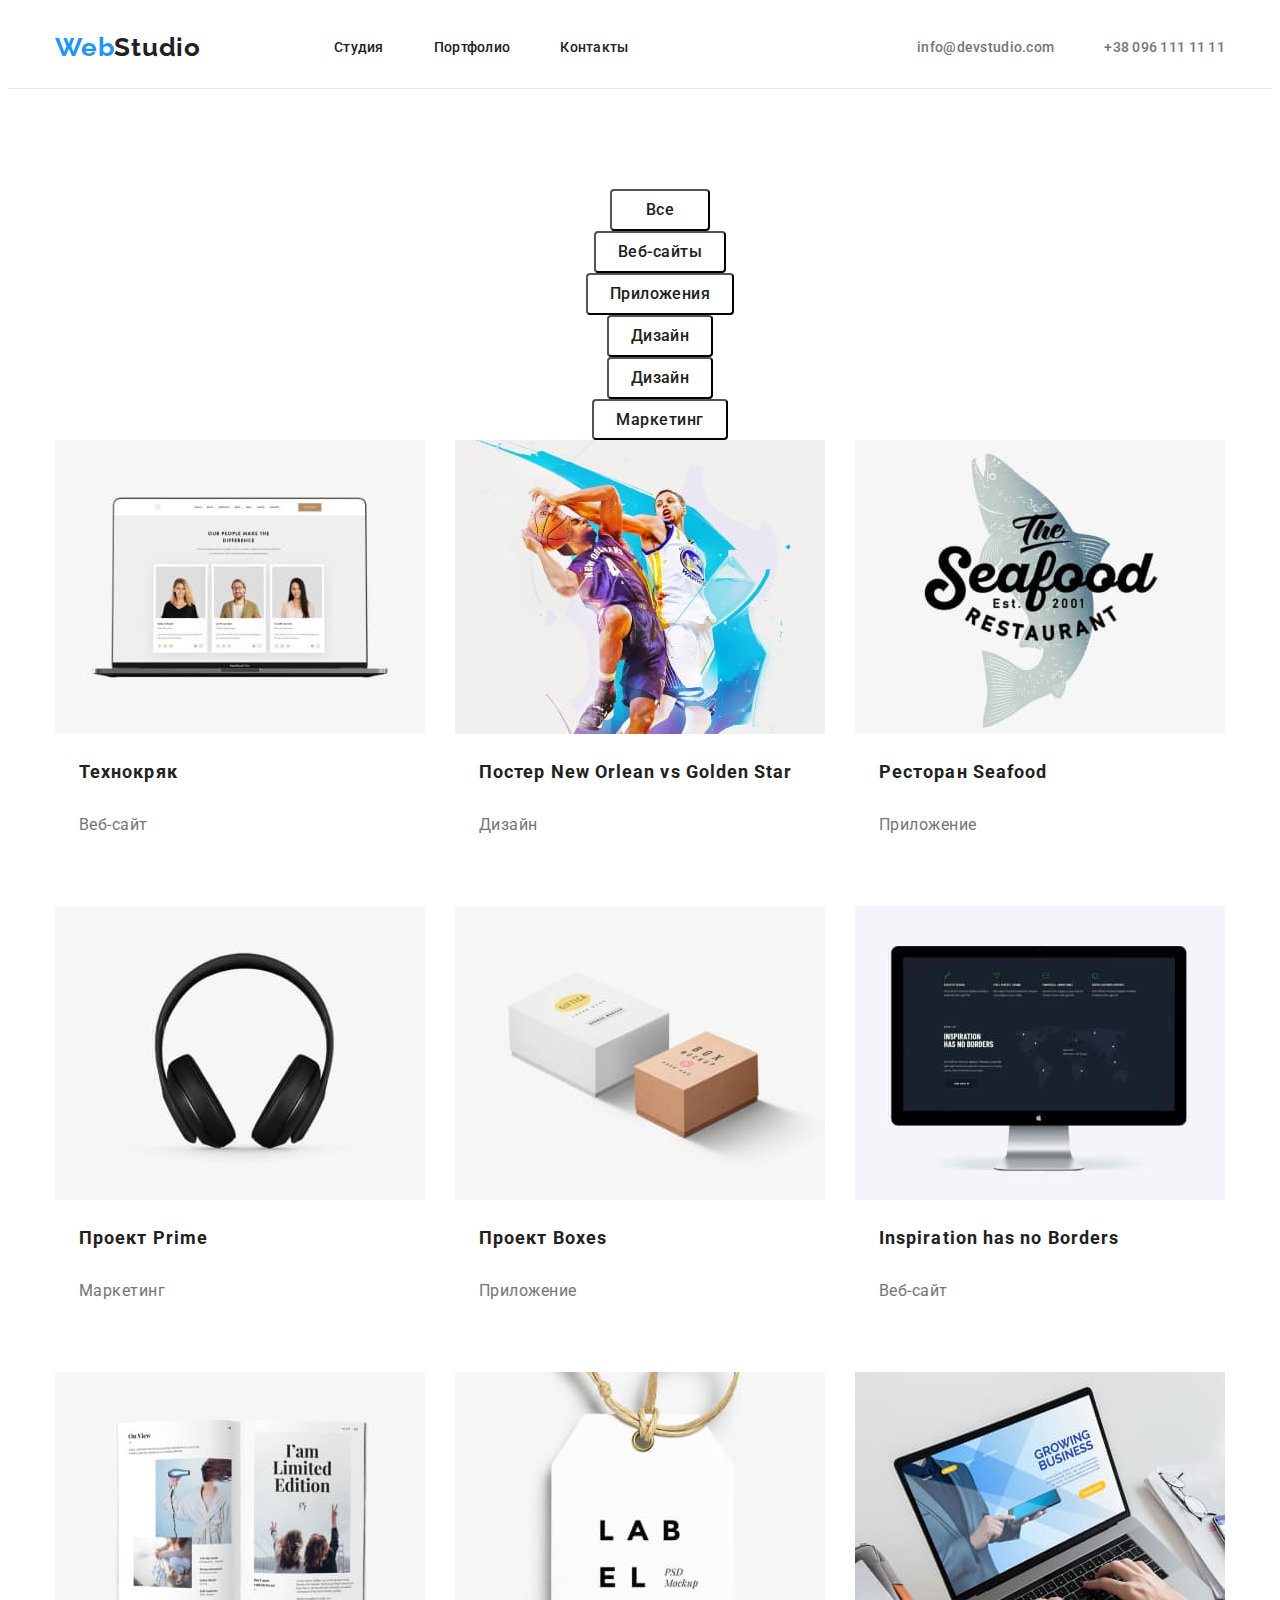
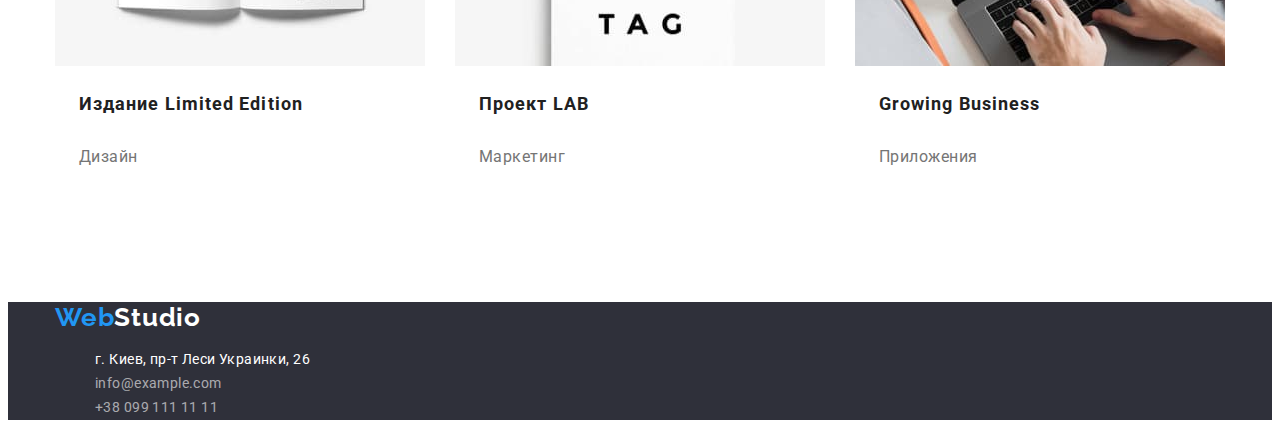
==== commit b879c4b2: "add header" ====
--- a/portfolio.html
+++ b/portfolio.html
@@ -14,35 +14,30 @@
     />
   </head>
   <body>
-    <header class="page-header">
-      <div class="container">
-        <a class="logo" href="./index.html"
-          >Web<span class="studio-black">Studio</span></a
-        >
-        <nav>
-          <ul class="site-nav list">
-            <li><a class="link-header" href="/index.html">Студия</a></li>
-            <li>
-              <a class="link-header" href="./portfolio.html">Портфолио</a>
-            </li>
-            <li><a class="link-header" href="">Контакты</a></li>
-          </ul>
+<header class="page-header">
+    <div class="container">
+
+        <nav class="display-nav-page">
+            <a class="logo" href="./index.html">Web<span class="studio-black">Studio</span></a>
+            <ul class="site-nav list">
+                <li class="group"><a class="link-header" href="/index.html">Студия</a></li>
+                <li class="group">
+                    <a class="link-header" href="./portfolio.html">Портфолио</a>
+                </li>
+                <li class="group"><a class="link-header" href="">Контакты</a></li>
+            </ul>
         </nav>
         <ul class="auth-nav list">
-          <li>
-            <a class="link-header" href="mailto:info@devstudio.com"
-              >info@devstudio.com</a
-            >
-          </li>
-          <li>
-            <a class="link-header" href="tel:+380961111111"
-              >+38 096 111 11 11</a
-            >
-          </li>
+            <li class="group">
+                <a class="link-header" href="mailto:info@devstudio.com">info@devstudio.com</a>
+
+            </li>
+            <li class="group">
+                <a class="link-header" href="tel:+380961111111">+38 096 111 11 11</a>
+            </li>
         </ul>
-      </div>
-    </header>
-    <!-- <div class="border-line"></div> -->
+    </div>
+</header>
 
     <section class="section-button">
       <h2></h2>
--- a/css/styles.css
+++ b/css/styles.css
@@ -21,7 +21,7 @@
 }
 
 body {
-  font-family: Roboto, sans-serif;
+  font-family: "Roboto", sans-serif;
   color: var(--primery-color);
   background: var(--primery-background); 
   text-decoration: none;
@@ -37,6 +37,8 @@
   margin: 0 auto;
   padding-left: 15px;
   padding-right: 15px;
+  
+ 
   /* background-color: tomato; */
 } 
 
@@ -47,46 +49,72 @@
 /* top header */
 
 .logo {
-cursor: default;
+/* cursor: default; */
 font-family: Raleway;
-font-style: normal;
 font-weight: bold;
 font-size: 26px;
 line-height: 1.2em;
 text-decoration: none;
 letter-spacing: 0.03em;
 color: var(--accent-color); 
+margin: 0px;
+/* display: flex; */
+
 }
 .studio-black {
   color:var(--primery-color);
 }
 /* front header */
 .link-header {text-decoration: none;
-  cursor: default;
+  /* cursor: default; */
 }
 
 .page-header {
 
-  font-family: Roboto;
-font-style: normal;
+  font-family:  "Roboto", sans-serif;
 font-weight: 500;
 font-size: 14px;
 line-height: 1.14em;
 letter-spacing: 0.02em;
 text-decoration: none;
 border-bottom: 1px solid #ECECEC;
-/* outline */
-
-
-
-
-  }
-
+  }
+/* header menu */
+.page-header .container {
+  display: flex;
+  justify-content: space-between;
+}
+
+.display-nav-page {
+  display:flex;
+  align-items: center;
+}
+.site-nav {
+  display: flex;
+  margin-left: 93px;
+  margin-top: 32px;
+  margin-bottom: 32px;
+}
+.site-nav .group {
+  margin-left: 50px;
+}
+.site-nav .group:first-child {
+  margin-left: 0;
+}
+.auth-nav { 
+ display: flex; 
+ align-items: center;
+}
+.auth-nav .group {
+  margin-right: 50px;
+}
+.auth-nav .group:last-child {
+  margin-right: 0;
+}
 .page-hero {
     background: #2f303a;
     color: #ffffff;
-    font-family: Roboto;
-    font-style: normal;
+    font-family: "Roboto", sans-serif;
     font-weight: 900;
     font-size: 44px;
     line-height: 1.36em;
@@ -97,8 +125,7 @@
   }
 
   .hero-title { 
-    font-family: Roboto;
-font-style: normal;
+font-family: "Roboto", sans-serif;
 font-weight: 900;
 font-size: 44px;
 line-height: 1.36em;
@@ -110,14 +137,9 @@
 
 
   }
-  
-  .auth-nav {
-    margin:0;
-  }
 
   .auth-nav.link {
-    font-family: Roboto;
-font-style: normal;
+font-family:"Roboto", sans-serif;
 font-weight: 500;
 font-size: 14px;
 line-height: 1.14em;
@@ -127,8 +149,7 @@
 
 
   .page-hero button {
-font-family: Roboto;
-font-style: normal;
+font-family: "Roboto", sans-serif;
 font-weight: bold;
 font-size: 16px;
 line-height: 1.87em;
@@ -146,14 +167,10 @@
   padding-top: 94px;
   padding-bottom: 94px;
 }
-.team {
-  margin: 94px 0;
- 
-}
+
 
 .feautures-list h3 {
-  font-family: Roboto;
-font-style: normal;
+  font-family: "Roboto", sans-serif;
 font-weight: bold;
 font-size: 14px;
 line-height: 1.14em;
@@ -163,8 +180,7 @@
 
 .features-list p {
   color: var(--title-color);
-  font-family: Roboto;
-font-style: normal;
+  font-family: "Roboto", sans-serif;
 font-weight: normal;
 font-size: 14px;
 line-height: 1.7em;
@@ -172,8 +188,7 @@
 }
 
 .feature-title {
-  font-family: Roboto;
-font-style: normal;
+  font-family: "Roboto", sans-serif;
 font-weight: bold;
 font-size: 14px;
 line-height: 1.14em;
@@ -185,7 +200,6 @@
 
 .doing-work {
   font-family: Roboto;
-font-style: normal;
 font-weight: bold;
 font-size: 36px;
 line-height: 1.16em;
@@ -196,7 +210,6 @@
 }
 .works-names {
   font-family: Roboto;
-font-style: normal;
 font-weight: 500;
 font-size: 16px;
 line-height: 1.18em;
@@ -211,8 +224,6 @@
 }
 .features p {
 font-family: Roboto;
-font-style: normal;
-font-weight: normal;
 font-size: 16px;
 line-height: 1.18em;
 text-align: center;
@@ -225,7 +236,6 @@
 
 .site-nav .link-header {
 font-family: Roboto;
-font-style: normal;
 font-weight: 500;
 font-size: 14px;
 line-height: 1.14em;
@@ -321,6 +331,7 @@
   .style-button {
     color: white;
     background: var(--accent-color);
+    cursor:pointer;
   }
 
 /* sectioin porfolio */
@@ -407,15 +418,7 @@
 /* оформление flexbox-index */
 .feautures-list {
   display: flex;
-
-}
-
-.works.block-works {
-   flex-basis: calc(100%/3);
-}
-.works {
-   display: flex;
-
+ 
 }
 
 /* оформление flexbox-portfolio */
@@ -434,12 +437,6 @@
   margin-top: var(--card-set-gap);
 }
 
-.card {
-  box-shadow: var(--card-shadow);
-}
-.card-content {
-  padding: 0px;
-}
 .card-heading {
   padding: 20px 24px 0px;
   text-align: left;
@@ -449,14 +446,17 @@
   padding: 4px 24px 20px;
   text-align: left;
 }
-
+/* .block-projects {
+  border: 1px solid black;
+} */
 
 /* logo white */
 .studio-white {color:white;}
 .email-address,.tel-address {text-decoration: none;
-cursor: default;}
-
-
-  
-
-  
+/* cursor: default; */ 
+}
+
+
+  
+
+  
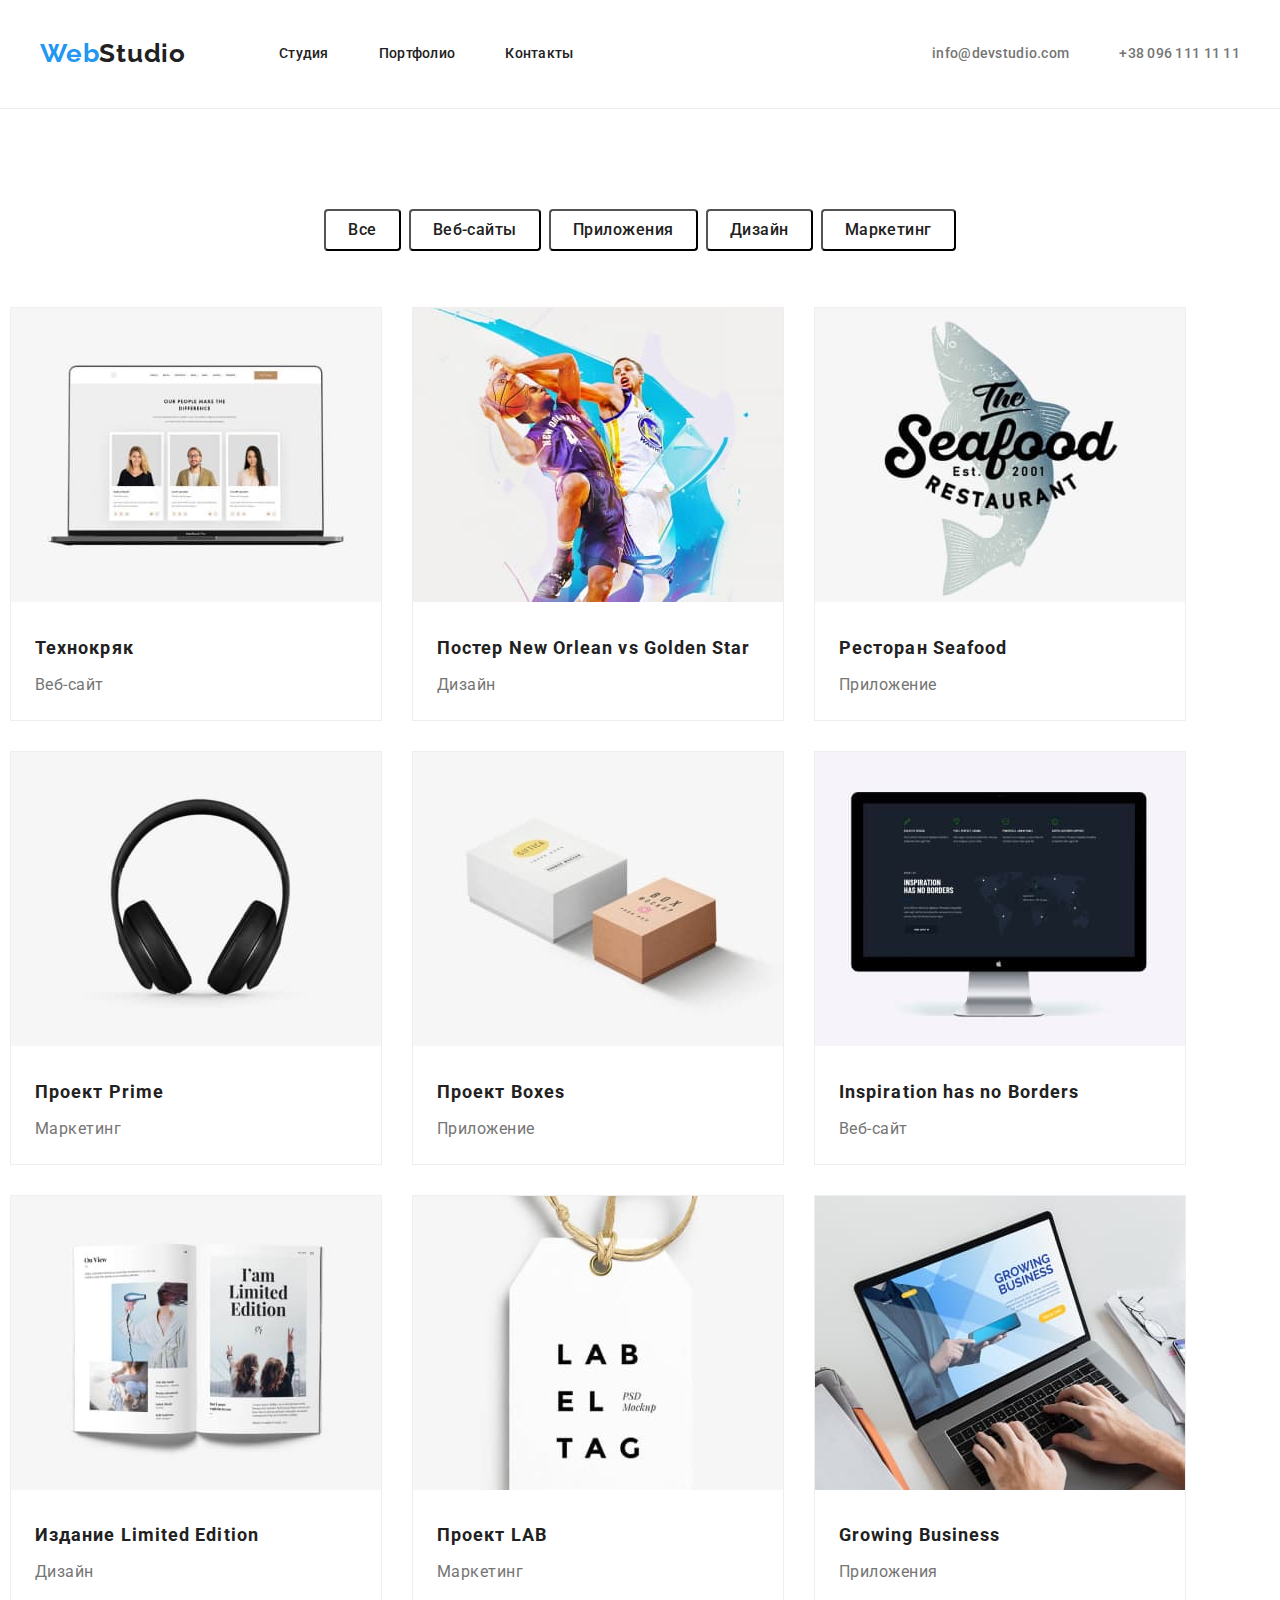
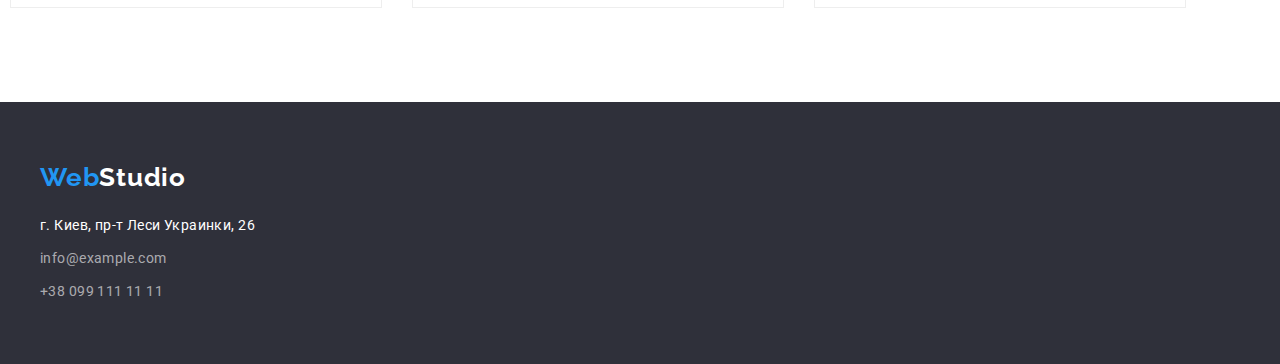
==== commit 6b5689fe: "доработанное 3е задание" ====
--- a/portfolio.html
+++ b/portfolio.html
@@ -46,7 +46,6 @@
           <li><button class="link" type="button">Все</button></li>
           <li><button class="link" type="button">Веб-сайты</button></li>
           <li><button class="link" type="button">Приложения</button></li>
-          <li><button class="link" type="button">Дизайн</button></li>
           <li><button class="link" type="button">Дизайн</button></li>
           <li><button class="link" type="button">Маркетинг</button></li>
         </ul>
--- a/css/styles.css
+++ b/css/styles.css
@@ -1,99 +1,96 @@
 :root {
-  --primery-color:#212121;
-  --title-color:#757575;
-  --accent-color:#2196F3;
+  --primery-color: #212121;
+  --title-color: #757575;
+  --accent-color: #2196f3;
   --primery-background: white;
-  --section-background: #E5E5E5;
+  --section-background: #e5e5e5;
   --card-set-gap: 30px;
-  --card-shadow: 0px 2px 1px -1px rgba(0,0,0,0.2),
-  opx 1px 1px 0px rgba(0,0,0,0.14), 0px 1px 3px 0px rgba(0,0,0,0.12);
+  --card-shadow: 0px 2px 1px -1px rgba(0, 0, 0, 0.2),
+    opx 1px 1px 0px rgba(0, 0, 0, 0.14), 0px 1px 3px 0px rgba(0, 0, 0, 0.12);
+  --primery-text: "Roboto", sans-serif;
 }
 /* Изменение стандарта разметки страницы с content- box,
  для стабилизации ширины */
 
- html { 
+html {
   box-sizing: border-box;
 }
-*,
+/* *,
 *::before,
 *::after {
   box-sizing: inherit;
-}
+} */
 
 body {
-  font-family: "Roboto", sans-serif;
-  color: var(--primery-color);
-  background: var(--primery-background); 
+  font-family: var(--primery-text);
+  color: var(--primery-color);
+  background: var(--primery-background);
   text-decoration: none;
-  
-}
-img {
-  max-width:100%;
-  display: block;
+  margin: 0;
 }
 
 .container {
   width: 1200px;
-  margin: 0 auto;
-  padding-left: 15px;
-  padding-right: 15px;
-  
- 
+  margin-left: auto;
+  margin-right: auto;
+  /* padding-left: 15px;
+  padding-right: 15px; */
+  box-sizing: border-box;
   /* background-color: tomato; */
-} 
+}
 
 .list {
   list-style: none;
- 
 }
 /* top header */
 
 .logo {
-/* cursor: default; */
-font-family: Raleway;
-font-weight: bold;
-font-size: 26px;
-line-height: 1.2em;
-text-decoration: none;
-letter-spacing: 0.03em;
-color: var(--accent-color); 
-margin: 0px;
-/* display: flex; */
-
+  /* cursor: default; */
+  font-family: Raleway;
+  font-weight: bold;
+  font-size: 26px;
+  line-height: 1.2em;
+  text-decoration: none;
+  letter-spacing: 0.03em;
+  color: var(--accent-color);
+  margin: 0px;
+  /* display: flex; */
 }
 .studio-black {
-  color:var(--primery-color);
+  color: var(--primery-color);
 }
 /* front header */
-.link-header {text-decoration: none;
+.link-header {
+  text-decoration: none;
   /* cursor: default; */
 }
 
 .page-header {
-
-  font-family:  "Roboto", sans-serif;
-font-weight: 500;
-font-size: 14px;
-line-height: 1.14em;
-letter-spacing: 0.02em;
-text-decoration: none;
-border-bottom: 1px solid #ECECEC;
-  }
+  font-family: var(--primery-text);
+  font-weight: 500;
+  font-size: 14px;
+  line-height: 1.14em;
+  letter-spacing: 0.02em;
+  text-decoration: none;
+  border-bottom: 1px solid #ececec;
+  padding-bottom: 32px;
+  padding-top: 32px;
+}
 /* header menu */
 .page-header .container {
   display: flex;
   justify-content: space-between;
+  padding: 0;
 }
 
 .display-nav-page {
-  display:flex;
+  display: flex;
   align-items: center;
 }
 .site-nav {
   display: flex;
   margin-left: 93px;
-  margin-top: 32px;
-  margin-bottom: 32px;
+  padding: 0;
 }
 .site-nav .group {
   margin-left: 50px;
@@ -101,9 +98,10 @@
 .site-nav .group:first-child {
   margin-left: 0;
 }
-.auth-nav { 
- display: flex; 
- align-items: center;
+.auth-nav {
+  display: flex;
+  align-items: center;
+  padding: 0;
 }
 .auth-nav .group {
   margin-right: 50px;
@@ -112,313 +110,326 @@
   margin-right: 0;
 }
 .page-hero {
-    background: #2f303a;
-    color: #ffffff;
-    font-family: "Roboto", sans-serif;
-    font-weight: 900;
-    font-size: 44px;
-    line-height: 1.36em;
-    text-align: center;
-    letter-spacing: 0.06em;
-    text-transform: uppercase;
-  
-  }
-
-  .hero-title { 
-font-family: "Roboto", sans-serif;
-font-weight: 900;
-font-size: 44px;
-line-height: 1.36em;
-text-align: center;
-letter-spacing: 0.06em;
-text-transform: uppercase;
-margin: 0;
-/* outline */
-
-
-  }
-
-  .auth-nav.link {
-font-family:"Roboto", sans-serif;
-font-weight: 500;
-font-size: 14px;
-line-height: 1.14em;
-letter-spacing: 0.02em;
-
-  }
-
-
-  .page-hero button {
-font-family: "Roboto", sans-serif;
-font-weight: bold;
-font-size: 16px;
-line-height: 1.87em;
-align-items: center;
-text-align: center;
-letter-spacing: 0.06em;
-border-radius: 4px;
-margin-top: 40px; 
-
+  background: #2f303a;
+  color: #ffffff;
+  font-family: var(--primery-text);
+  font-weight: 900;
+  font-size: 44px;
+  line-height: 1.36em;
+  text-align: center;
+  letter-spacing: 0.06em;
+  text-transform: uppercase;
+}
+
+.hero-title {
+  font-family: var(--primery-text);
+  font-weight: 900;
+  font-size: 44px;
+  line-height: 1.36em;
+  text-align: center;
+  letter-spacing: 0.06em;
+  text-transform: uppercase;
+  margin: 0 0 30px 0;
+  padding: 200px 452px 280px;
+
+  /* outline */
+}
+
+.auth-nav.link {
+  font-family: var(--primery-text);
+  font-weight: 500;
+  font-size: 14px;
+  line-height: 1.14em;
+  letter-spacing: 0.02em;
+}
+
+.page-hero button {
+  font-family: var(--primery-text);
+  font-weight: bold;
+  font-size: 16px;
+  line-height: 1.87em;
+  align-items: center;
+  text-align: center;
+  letter-spacing: 0.06em;
+  border-radius: 4px;
 }
 
 /* body */
 /* optimization details work */
-.section {
-  padding-top: 94px;
+/* .section {
   padding-bottom: 94px;
-}
-
-
-.feautures-list h3 {
-  font-family: "Roboto", sans-serif;
-font-weight: bold;
-font-size: 14px;
-line-height: 1.14em;
-letter-spacing: 0.03em;
-text-transform: uppercase;
+  text-align: left;
+} */
+.features-list {
+  display: flex;
+  flex-wrap: wrap;
+  padding: 0;
+}
+.features-list .block-features {
+  width: 270px;
+}
+
+.features-list h3 {
+  font-family: var(--primery-text);
+  font-weight: bold;
+  font-size: 14px;
+  line-height: 1.14em;
+  letter-spacing: 0.03em;
+  text-transform: uppercase;
 }
 
 .features-list p {
   color: var(--title-color);
-  font-family: "Roboto", sans-serif;
-font-weight: normal;
-font-size: 14px;
-line-height: 1.7em;
-letter-spacing: 0.03em;
-}
-
-.feature-title {
-  font-family: "Roboto", sans-serif;
-font-weight: bold;
-font-size: 14px;
-line-height: 1.14em;
-letter-spacing: 0.03em;
-text-transform: uppercase;
-
-
+  font-family: var(--primery-text);
+  font-size: 14px;
+  line-height: 1.7em;
+  letter-spacing: 0.03em;
+}
+.tech {
+  padding-top: 0;
+  padding-bottom: 94px;
+}
+.works {
+  margin-top: 0;
+  display: flex;
+  /* flex-wrap: nowrap; */
+  /* align-self: center; */
+}
+.block-works {
+  margin-left: 30px;
+}
+.block-works:first-child {
+  margin-left: 0;
 }
 
 .doing-work {
-  font-family: Roboto;
-font-weight: bold;
-font-size: 36px;
-line-height: 1.16em;
-text-align: center;
-letter-spacing: 0.03em;
-padding-bottom: 50px;
-margin: 0;
+  font-family: var(--primery-text);
+  font-weight: bold;
+  font-size: 36px;
+  line-height: 1.16em;
+  text-align: center;
+  letter-spacing: 0.03em;
+  padding-top: 94px;
+  margin: 0 0 50px;
 }
 .works-names {
-  font-family: Roboto;
-font-weight: 500;
-font-size: 16px;
-line-height: 1.18em;
-text-align: center;
-letter-spacing: 0.03em
-margin:0;
-
-}
-
+  font-family: var(--primery-text);
+  font-weight: 500;
+  font-size: 16px;
+  line-height: 1.18;
+  text-align: center;
+  letter-spacing: 0.03em;
+  padding-top: 30px;
+}
+.title-name-work {
+  text-align: center;
+  padding-bottom: 10px;
+}
+
+.features-list {
+  padding-top: 94px;
+  margin-bottom: 0;
+}
 .features {
-  margin: 0;
-}
+  display: flex;
+  flex-wrap: nowrap;
+  margin: 0;
+  padding: 0;
+}
+.features li {
+  box-shadow: 0px 1px 3px rgba(0, 0, 0, 0.12), 0px 1px 1px rgba(0, 0, 0, 0.14),
+    0px 2px 1px rgba(0, 0, 0, 0.2);
+  border-radius: 0px 0px 4px 4px;
+  background: var(--primery-background);
+  margin-left: 30px;
+}
+.features li:first-child {
+  margin-left: 0;
+}
+/* box-shadow: var(--card-shadow);*/
+
 .features p {
-font-family: Roboto;
-font-size: 16px;
-line-height: 1.18em;
-text-align: center;
-letter-spacing: 0.03em;
-color: var(--title-color);
-margin-bottom: 0; 
-
-}
-  
+  font-family: var(--primery-text);
+  font-size: 16px;
+  line-height: 1.18em;
+  text-align: center;
+  letter-spacing: 0.03em;
+  color: var(--title-color);
+  margin-bottom: 30px;
+}
 
 .site-nav .link-header {
-font-family: Roboto;
-font-weight: 500;
-font-size: 14px;
-line-height: 1.14em;
-letter-spacing: 0.02em;
-color: var(--primery-color);
-} 
+  font-family: var(--primery-text);
+  font-weight: 500;
+  font-size: 14px;
+  line-height: 1.14em;
+  letter-spacing: 0.02em;
+  color: var(--primery-color);
+}
 
 .site-nav .link-header:hover,
 .site-nav .link-header:focus,
 .auth-nav .link-header:hover,
 .auth-nav .link-header:focus {
-   color:var(--accent-color);
+  color: var(--accent-color);
 }
 .auth-nav .link-header {
   color: var(--title-color);
-}.feautures-list p {
+}
+.features-list p {
   color: var(--title-color);
 }
-  
-
-  /* colors section */
-
-  .section {
-    color: var(--primery-color);
-  }
- .team {
-   background-color: var(--section-background);
- }
-
-  /*.section-button.link {
-    color: var(--primery-color);
-  }
-  .section-button.link:hover,
-  .section-button.link:focus {
-    color: var(--accent-color);
-  }
-  
-.section-button button:active {
+
+/* colors section */
+
+.section {
+  color: var(--primery-color);
+}
+.team {
+  background-color: var(--section-background);
+  padding-bottom: 94px;
+}
+
+.section-button p {
+  color: var(--title-color);
+}
+
+/* footer */
+
+.address {
+  background: #2f303a;
+  font-family: var(--primery-text);
+  font-weight: normal;
+  font-size: 14px;
+  line-height: 1.71em;
+  letter-spacing: 0.03em;
+  margin: 0;
+  padding: 60px 0 60px;
+}
+
+.email-address {
+  font-family: var(--primery-text);
+  font-style: normal;
+  font-weight: normal;
+  font-size: 14px;
+  line-height: 1.71em;
+  letter-spacing: 0.03em;
+  color: rgba(255, 255, 255, 0.6);
+}
+address li {
+  padding-top: 9px;
+}
+.footer-list {
+  padding: 0;
+  margin: 0;
+}
+.tel-address {
+  font-family: var(--primery-text);
+  font-weight: normal;
+  font-size: 14px;
+  line-height: 1.71em;
+  letter-spacing: 0.03em;
+  color: rgba(255, 255, 255, 0.6);
+}
+
+.street-house {
+  font-family: var(--primery-text);
+  font-style: normal;
+  font-weight: normal;
+  font-size: 14px;
+  line-height: 1.71;
+  color: #ffffff;
+  letter-spacing: 0.03em;
+  padding-top: 20px;
+}
+
+/* button */
+
+.style-button {
   color: white;
-}*/
-.section-button p {
-  color:var(--title-color);
-}
-
-/* footer */
-
-
-.address {
-  background: #2F303A;
- font-family: Roboto;
-font-style: normal;
-font-weight: normal;
-font-size: 14px;
-line-height: 1.71em;
-letter-spacing: 0.03em;
-margin: 0;
-}
- 
-.email-address {
- font-family: Roboto;
-font-style: normal;
-font-weight: normal;
-font-size: 14px;
-line-height: 1.71em;
-letter-spacing: 0.03em;
-color: rgba(255, 255, 255, 0.6);
-}
-
-.tel-address {
-font-family: Roboto;
-font-style: normal;
-font-weight: normal;
-font-size: 14px;
-line-height: 1.71em;
-letter-spacing: 0.03em;
-color: rgba(255, 255, 255, 0.6);
-}
-
-
-
-.street-house {
-  font-family: Roboto;
-font-style: normal;
-font-weight: normal;
-font-size: 14px;
-line-height: 1.71em;
-color: #FFFFFF;
-letter-spacing: 0.03em;
-}
-
-/* button */
- 
-  .style-button {
-    color: white;
-    background: var(--accent-color);
-    cursor:pointer;
-  }
+  background: var(--accent-color);
+  cursor: pointer;
+  padding: 10px 32px;
+  margin: auto;
+}
 
 /* sectioin porfolio */
+
+.section-button {
+  font-family: var(--primery-text);
+  font-weight: 500;
+  font-size: 16px;
+  line-height: 1.62em;
+  text-align: center;
+  letter-spacing: 0.03em;
+  color: var(--primery-color);
+  margin-top: 100px;
+  margin-bottom: 94px;
+}
 .button-line {
+  justify-content: center;
+  display: flex;
   list-style: none;
- 
-}
-/* .border-line { 
-  position: absolute;
-width: 1600px;
-height: 0px;
-left: 0px;*/
-/* top: 80px; */
-/*margin-bottom: 100px;
-margin-top: 32px;*/
-/* padding: 0; 
-border: 1px solid #ECECEC;
-
-}*/
-
-.section-button {
-  font-family: Roboto;
-font-style: normal;
-font-weight: 500;
-font-size: 16px;
-line-height: 1.62em;
-text-align: center;
-letter-spacing: 0.03em;
-color: var(--primery-color);
-margin-top: 100px;
-margin-bottom: 94px;
-
-
-}
-.section-button>h2, .button-line {
+  margin-bottom: 56px;
+  margin-top: 0;
+  padding: 0;
+}
+
+.section-button > h2 {
   margin: 0;
 }
 .link {
-font-family: Roboto;
-font-weight: 500;
-font-size: 16px;
-line-height: 1.62em;
-text-align: center;
-letter-spacing: 0.03em;
-
-padding:6px 22px;
-background:var(--primery-background);
-display: inline-block;
-border-radius: 4px;
-cursor: pointer;
-min-width: 100px;
- }
-
-.link:hover,.link:focus {
-    background-color: var(--accent-color);
-    color:var(--primery-background);
+  font-family: var(--primery-text);
+  font-weight: 500;
+  font-size: 16px;
+  line-height: 1.62em;
+  text-align: center;
+  letter-spacing: 0.03em;
+
+  padding: 6px 22px;
+  background: var(--primery-background);
+  border-radius: 4px;
+  cursor: pointer;
+}
+.button-line li {
+  margin-left: 8px;
+}
+.button-line li:first-child {
+  margin-left: 0;
+}
+
+.link:hover,
+.link:focus {
+  background-color: var(--accent-color);
+  color: var(--primery-background);
 }
 .link {
-    color: var(--primery-color);
-  }
-  .project-works {
-    margin-top: 50px;  
-    margin-bottom: 94px;
-    /* padding-top:50px; */
-  }
+  color: var(--primery-color);
+}
+.project-works {
+  margin-top: 50px;
+  margin-bottom: 94px;
+}
 
 .project-works h3 {
-  font-family: Roboto;
-font-style: normal;
-font-weight: bold;
-font-size: 18px;
-line-height: 2em;
-letter-spacing: 0.06em;
-}
- 
+  font-family: var(--primery-text);
+  font-style: normal;
+  font-weight: bold;
+  font-size: 18px;
+  line-height: 2em;
+  letter-spacing: 0.06em;
+}
+
 .project-works p {
-  font-family: Roboto;
-font-style: normal;
-font-weight: normal;
-font-size: 16px;
-line-height: 1.87em;
-letter-spacing: 0.03em;
+  font-family: var(--primery-text);
+  font-weight: normal;
+  font-size: 16px;
+  line-height: 1.87em;
+  letter-spacing: 0.03em;
 }
 /* оформление flexbox-index */
 .feautures-list {
   display: flex;
- 
 }
 
 /* оформление flexbox-portfolio */
@@ -427,16 +438,19 @@
   flex-wrap: wrap;
   margin: 0;
   padding: 0;
-   margin-left: calc(-1 * var(--card-set-gap));
-  margin-top: calc(-1 * var(--card-set-gap)); 
-}
-
-.project-works > .block-projects {
-  flex-basis: calc(100%/3 -20px);
+  margin-left: calc(-1 * var(--card-set-gap));
+  margin-top: calc(-1 * var(--card-set-gap));
+}
+
+.project-works .block-projects {
+  flex-basis: calc(100% / 3 -20px);
   margin-left: var(--card-set-gap);
   margin-top: var(--card-set-gap);
-}
-
+  border: 1px solid #eeeeee;
+}
+.block-projects:nth-child(3n + 1) {
+  margin-left: 0;
+}
 .card-heading {
   padding: 20px 24px 0px;
   text-align: left;
@@ -445,18 +459,15 @@
 .card-text {
   padding: 4px 24px 20px;
   text-align: left;
-}
-/* .block-projects {
-  border: 1px solid black;
-} */
+  margin: 0;
+}
 
 /* logo white */
-.studio-white {color:white;}
-.email-address,.tel-address {text-decoration: none;
-/* cursor: default; */ 
-}
-
-
-  
-
-  
+.studio-white {
+  color: white;
+}
+.email-address,
+.tel-address {
+  font-style: normal;
+  text-decoration: none;
+}
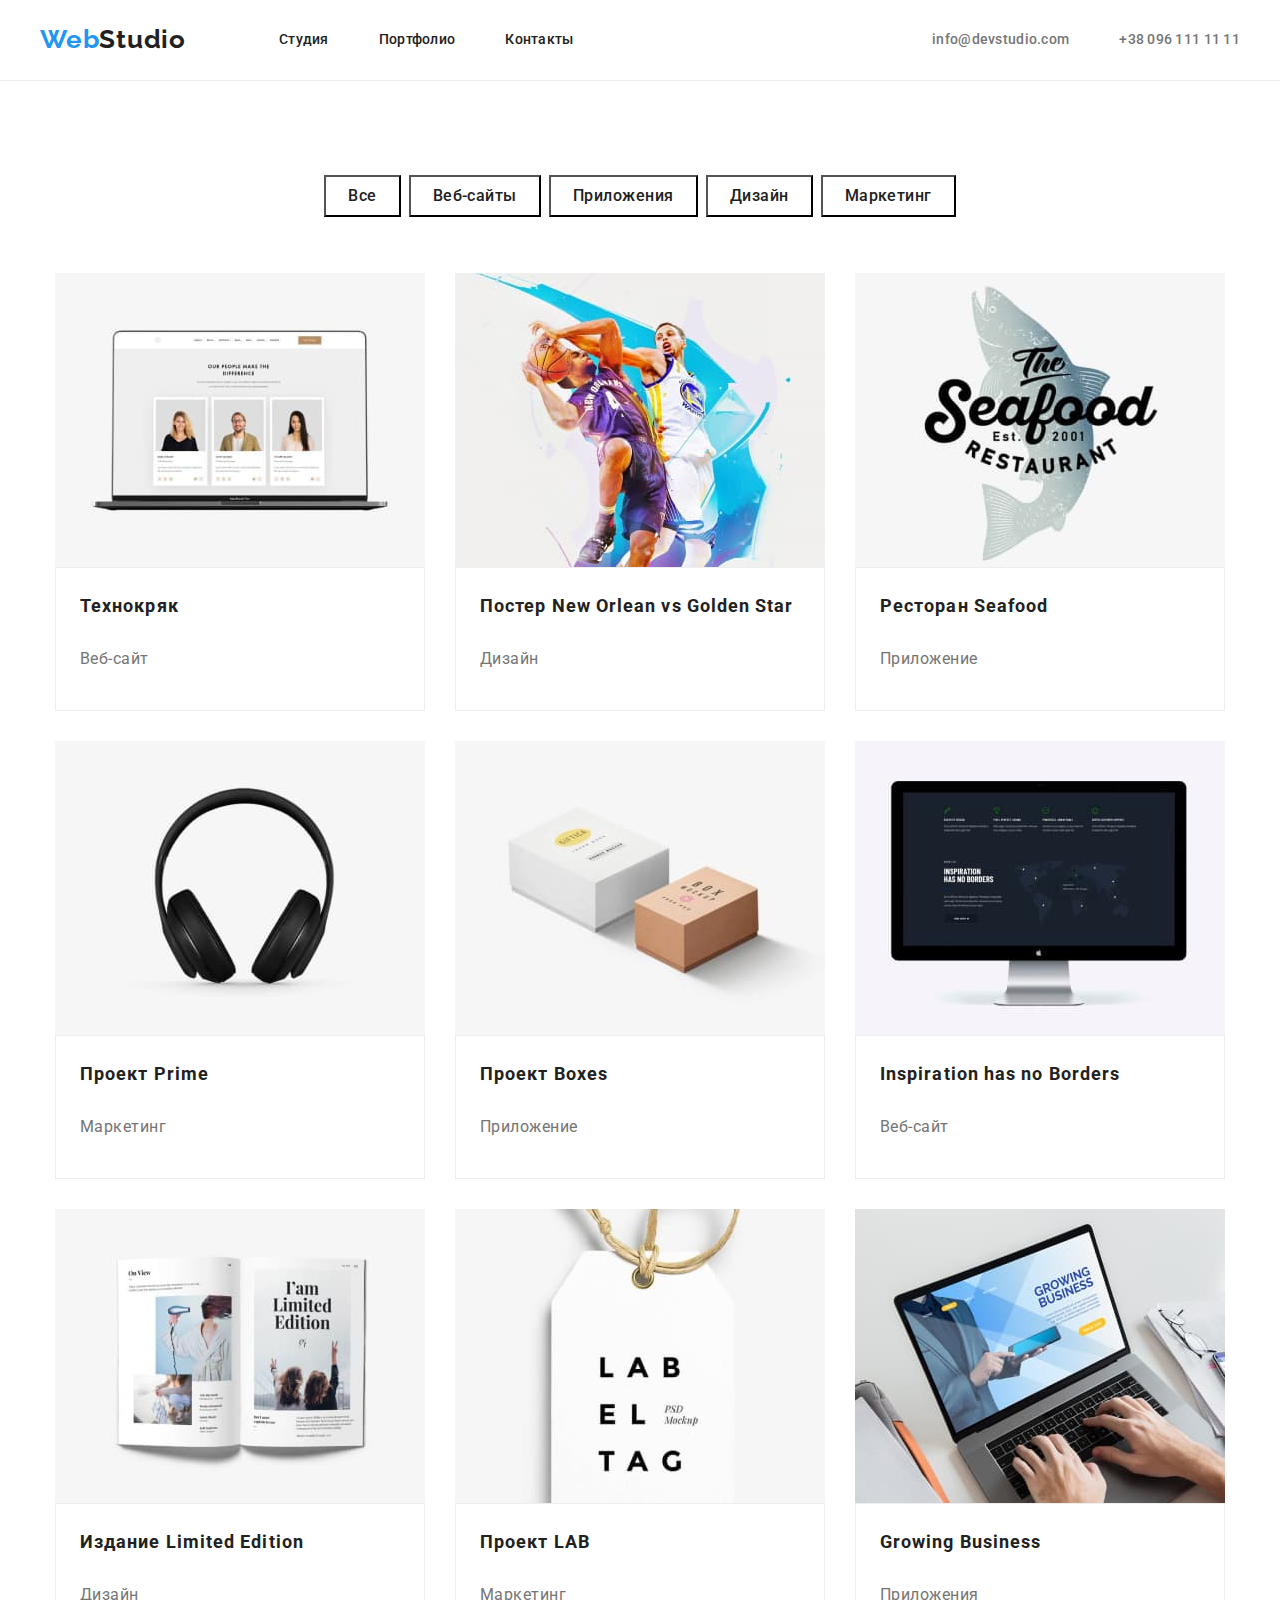
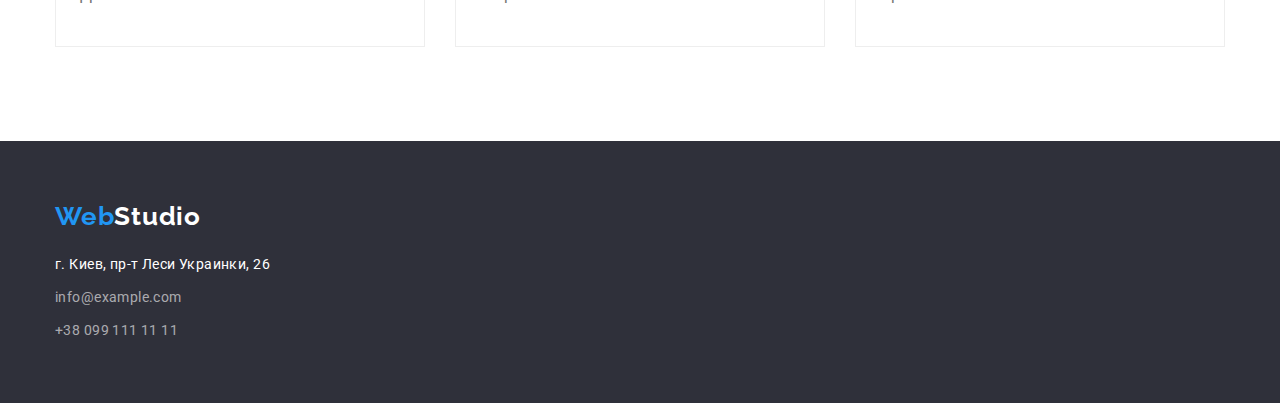
==== commit 2fed99f5: "resabmit" ====
--- a/portfolio.html
+++ b/portfolio.html
@@ -49,6 +49,7 @@
           <li><button class="link" type="button">Дизайн</button></li>
           <li><button class="link" type="button">Маркетинг</button></li>
         </ul>
+        <div>
 
         <ul class="project-works list">
           <li class="block-projects">
@@ -126,6 +127,7 @@
             </article>
           </li>
         </ul>
+        </div>
       </div>
     </section>
 
--- a/css/styles.css
+++ b/css/styles.css
@@ -33,14 +33,16 @@
   width: 1200px;
   margin-left: auto;
   margin-right: auto;
-  /* padding-left: 15px;
-  padding-right: 15px; */
+  padding-left: 15px;
+  padding-right: 15px; 
   box-sizing: border-box;
   /* background-color: tomato; */
 }
 
 .list {
   list-style: none;
+  margin: 0;
+  padding: 0;
 }
 /* top header */
 
@@ -73,8 +75,8 @@
   letter-spacing: 0.02em;
   text-decoration: none;
   border-bottom: 1px solid #ececec;
-  padding-bottom: 32px;
-  padding-top: 32px;
+  padding-bottom: 25px;
+  padding-top: 24px;
 }
 /* header menu */
 .page-header .container {
@@ -119,6 +121,8 @@
   text-align: center;
   letter-spacing: 0.06em;
   text-transform: uppercase;
+  padding-top: 200px;
+  padding-bottom: 200px;
 }
 
 .hero-title {
@@ -130,9 +134,7 @@
   letter-spacing: 0.06em;
   text-transform: uppercase;
   margin: 0 0 30px 0;
-  padding: 200px 452px 280px;
-
-  /* outline */
+  tex
 }
 
 .auth-nav.link {
@@ -156,10 +158,16 @@
 
 /* body */
 /* optimization details work */
-/* .section {
+.section {
+  padding-top: 94px;
   padding-bottom: 94px;
-  text-align: left;
-} */
+}
+.section-detail {
+  padding-top: 94px;
+}
+.empty {
+  pading-bottom: 0;
+}
 .features-list {
   display: flex;
   flex-wrap: wrap;
@@ -184,10 +192,6 @@
   font-size: 14px;
   line-height: 1.7em;
   letter-spacing: 0.03em;
-}
-.tech {
-  padding-top: 0;
-  padding-bottom: 94px;
 }
 .works {
   margin-top: 0;
@@ -209,7 +213,7 @@
   line-height: 1.16em;
   text-align: center;
   letter-spacing: 0.03em;
-  padding-top: 94px;
+ 
   margin: 0 0 50px;
 }
 .works-names {
@@ -227,7 +231,6 @@
 }
 
 .features-list {
-  padding-top: 94px;
   margin-bottom: 0;
 }
 .features {
@@ -287,7 +290,6 @@
 }
 .team {
   background-color: var(--section-background);
-  padding-bottom: 94px;
 }
 
 .section-button p {
@@ -317,7 +319,7 @@
   color: rgba(255, 255, 255, 0.6);
 }
 address li {
-  padding-top: 9px;
+  margin-top: 9px;
 }
 .footer-list {
   padding: 0;
@@ -340,7 +342,7 @@
   line-height: 1.71;
   color: #ffffff;
   letter-spacing: 0.03em;
-  padding-top: 20px;
+  margin-top: 20px;
 }
 
 /* button */
@@ -363,7 +365,7 @@
   text-align: center;
   letter-spacing: 0.03em;
   color: var(--primery-color);
-  margin-top: 100px;
+  margin-top: 94px;
   margin-bottom: 94px;
 }
 .button-line {
@@ -371,10 +373,9 @@
   display: flex;
   list-style: none;
   margin-bottom: 56px;
+  padding: 0;
   margin-top: 0;
-  padding: 0;
-}
-
+}
 .section-button > h2 {
   margin: 0;
 }
@@ -388,7 +389,7 @@
 
   padding: 6px 22px;
   background: var(--primery-background);
-  border-radius: 4px;
+  /* border-radius: 4px; */
   cursor: pointer;
 }
 .button-line li {
@@ -406,10 +407,7 @@
 .link {
   color: var(--primery-color);
 }
-.project-works {
-  margin-top: 50px;
-  margin-bottom: 94px;
-}
+
 
 .project-works h3 {
   font-family: var(--primery-text);
@@ -436,30 +434,39 @@
 .project-works {
   display: flex;
   flex-wrap: wrap;
-  margin: 0;
-  padding: 0;
-  margin-left: calc(-1 * var(--card-set-gap));
-  margin-top: calc(-1 * var(--card-set-gap));
+  padding: 0;
+  margin-bottom: 0;
+  /* margin-left: calc(-1 * var(--card-set-gap));
+  margin-top: calc(-1 * var(--card-set-gap)); */
+  
 }
 
 .project-works .block-projects {
   flex-basis: calc(100% / 3 -20px);
   margin-left: var(--card-set-gap);
-  margin-top: var(--card-set-gap);
-  border: 1px solid #eeeeee;
-}
-.block-projects:nth-child(3n + 1) {
+  margin-top: var(--card-set-gap); 
+}
+.block-projects:nth-child(3n + 1) { 
   margin-left: 0;
 }
+.block-projects:nth-child(-n + 3) {
+  margin-top: auto;
+}
 .card-heading {
-  padding: 20px 24px 0px;
+ padding: 20px 24px 0px;
   text-align: left;
   margin: 0;
+}
+img {
+  display: block;
 }
 .card-text {
   padding: 4px 24px 20px;
   text-align: left;
-  margin: 0;
+}
+.card-content {
+  border: 1px solid #eeeeee;
+  padding: 0;
 }
 
 /* logo white */
